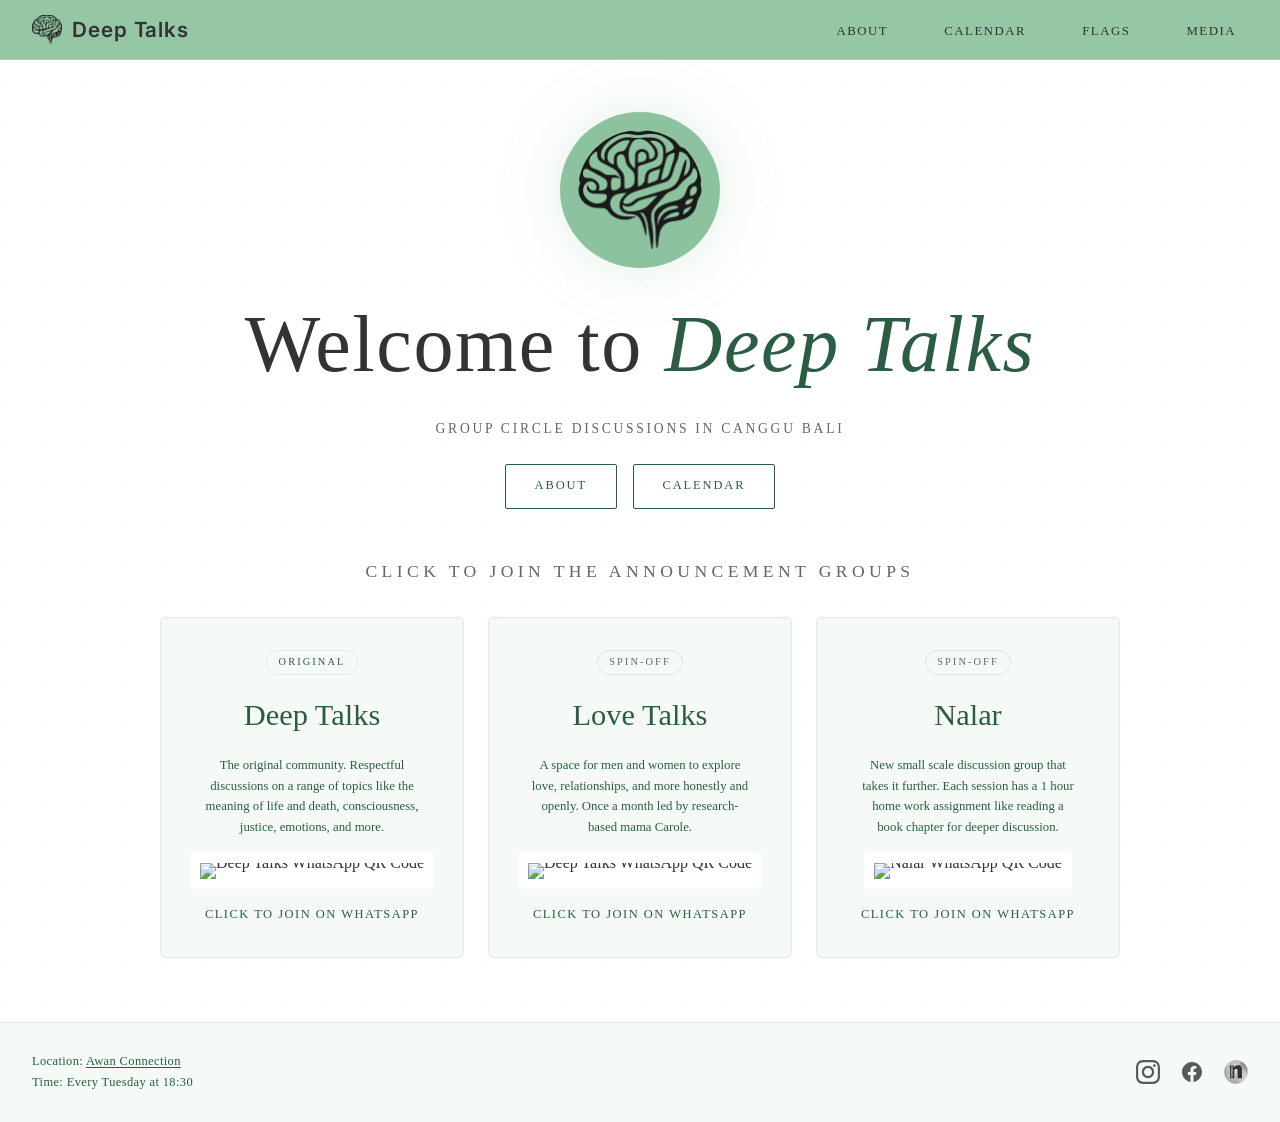
==== index.html @ 54c23f47 "Add files via upload" ====
<!DOCTYPE html>
<html lang="en">
<head>
  <meta charset="UTF-8" />
  <meta name="viewport" content="width=device-width, initial-scale=1.0" />
  <title>Deep Talks</title>
  <meta name="description" content="A community for meaningful conversations. Deep Talks, Love Talks & Nalar." />
  <link rel="icon" href="images/favicon.webp" type="image/webp" />
  <link rel="preconnect" href="https://fonts.googleapis.com" />
  <link rel="preconnect" href="https://fonts.gstatic.com" crossorigin />
  <link rel="stylesheet" href="https://fonts.googleapis.com/css2?family=Inter:wght@400;600&display=swap" />
  <link rel="stylesheet" href="style.css" />
</head>
<body>

  <nav>
    <a class="nav-brand" href="index.html">
      <img class="header-logo" src="images/deeptalks-logo.webp" alt="Deep Talks logo" />
      Deep Talks
    </a>
    <input type="checkbox" id="nav-toggle" class="nav-toggle" />
    <label for="nav-toggle" class="hamburger"><span></span><span></span><span></span></label>
    <ul class="nav-links">
      <li><a href="about.html">About</a></li>
      <li><a href="calendar.html">Calendar</a></li>
      <li><a href="flags.html">Flags</a></li>
      <li><a href="https://drive.google.com/drive/folders/1BnhAtuRoxeofDLVrC_gHPiczwu9wM4GD" target="_blank" rel="noopener">Media</a></li>
    </ul>
  </nav>

  <section class="hero">

    <img class="hero-logo" src="images/deeptalks-logo.webp" alt="Deep Talks Logo" />

    <h1>Welcome to <em>Deep Talks</em></h1>
    <p class="hero-tagline">GROUP CIRCLE DISCUSSIONS IN CANGGU BALI</p>

    <div class="hero-buttons">
      <a class="btn-outline" href="about.html">About</a>
      <a class="btn-outline" href="calendar.html">Calendar</a>
    </div>

    <!-- Communities -->
    <div class="communities">
      <p class="communities-title">Click To Join the Announcement Groups</p>

      <div class="cards-grid">

        <!-- Deep Talks -->
        <div class="community-card" onclick="window.open('https://chat.whatsapp.com/Gz3tE224rx66BuLqPn1vZv', '_blank')" style="cursor: pointer;">
          <span class="card-badge">Original</span>
          <h2 class="card-title">Deep Talks</h2>
          <p class="card-desc">The original community. Respectful discussions on a range of topics like the meaning of life and death, consciousness, justice, emotions, and more.</p>
          <div class="qr-wrapper">
            <img
              src="https://api.qrserver.com/v1/create-qr-code/?size=130x130&data=https://chat.whatsapp.com/Gz3tE224rx66BuLqPn1vZv&color=1b3a2d&bgcolor=ffffff"
              alt="Deep Talks WhatsApp QR Code"
              width="130" height="130"
            />
          </div>
          <div class="card-actions">
            <span>Click to Join on WhatsApp</span>
          </div>
        </div>

        <!-- Love Talks -->
        <div class="community-card" onclick="window.location.href='index.html'" style="cursor: pointer;">
          <span class="card-badge spin-off">Spin-off</span>
          <h2 class="card-title">Love Talks</h2>
          <p class="card-desc">A space for men and women to explore love, relationships, and more honestly and openly. Once a month led by research-based mama Carole.</p>
          <div class="qr-wrapper">
            <img
              src="https://api.qrserver.com/v1/create-qr-code/?size=130x130&data=https://chat.whatsapp.com/Gz3tE224rx66BuLqPn1vZv&color=1b3a2d&bgcolor=ffffff"
              alt="Deep Talks WhatsApp QR Code"
              width="130" height="130"
            />
          </div>
          <div class="card-actions">
            <span>Click to Join on WhatsApp</span>
          </div>
        </div>

        <!-- Nalar -->
        <div class="community-card" onclick="window.open('https://chat.whatsapp.com/J58fpgS46JiBZocS6NkYZw', '_blank')" style="cursor: pointer;">
          <span class="card-badge spin-off">Spin-off</span>
          <h2 class="card-title">Nalar</h2>
          <p class="card-desc">New small scale discussion group that takes it further. Each session has a 1 hour home work assignment like reading a book chapter for deeper discussion.</p>
          <div class="qr-wrapper">
            <img
              src="https://api.qrserver.com/v1/create-qr-code/?size=130x130&data=https://chat.whatsapp.com/J58fpgS46JiBZocS6NkYZw&color=1b3a2d&bgcolor=ffffff"
              alt="Nalar WhatsApp QR Code"
              width="130" height="130"
            />
          </div>
          <div class="card-actions">
            <span>Click to Join on WhatsApp</span>
          </div>
        </div>

      </div>
    </div>

  </section>

  <footer>
    <div class="footer-info">
      <div>Location: <a href="https://maps.app.goo.gl/g7SFhJDFu26mUhKx5" target="_blank" rel="noopener">Awan Connection</a></div>
      <div>Time: Every Tuesday at 18:30</div>
    </div>
            <div class="footer-icons">
      <a class="footer-icon-link" href="https://www.instagram.com/deeptalkscanggu?igsh=MWF2MzBmNmhxN2dwZw==" target="_blank" rel="noopener" title="Instagram">
        <svg viewBox="0 0 24 24" xmlns="http://www.w3.org/2000/svg"><path d="M12 2.163c3.204 0 3.584.012 4.85.07 3.252.148 4.771 1.691 4.919 4.919.058 1.265.069 1.645.069 4.849 0 3.205-.012 3.584-.069 4.849-.149 3.225-1.664 4.771-4.919 4.919-1.266.058-1.644.07-4.85.07-3.204 0-3.584-.012-4.849-.07-3.26-.149-4.771-1.699-4.919-4.92-.058-1.265-.07-1.644-.07-4.849 0-3.204.013-3.583.07-4.849.149-3.227 1.664-4.771 4.919-4.919 1.266-.057 1.645-.069 4.849-.069zm0-2.163c-3.259 0-3.667.014-4.947.072-4.358.2-6.78 2.618-6.98 6.98-.059 1.281-.073 1.689-.073 4.948 0 3.259.014 3.668.072 4.948.2 4.358 2.618 6.78 6.98 6.98 1.281.058 1.689.072 4.948.072 3.259 0 3.668-.014 4.948-.072 4.354-.2 6.782-2.618 6.979-6.98.059-1.28.073-1.689.073-4.948 0-3.259-.014-3.667-.072-4.947-.196-4.354-2.617-6.78-6.979-6.98-1.281-.059-1.69-.073-4.949-.073zm0 5.838c-3.403 0-6.162 2.759-6.162 6.162s2.759 6.163 6.162 6.163 6.162-2.759 6.162-6.163c0-3.403-2.759-6.162-6.162-6.162zm0 10.162c-2.209 0-4-1.79-4-4 0-2.209 1.791-4 4-4s4 1.791 4 4c0 2.21-1.791 4-4 4zm6.406-11.845c-.796 0-1.441.645-1.441 1.44s.645 1.44 1.441 1.44c.795 0 1.439-.645 1.439-1.44s-.644-1.44-1.439-1.44z"/></svg>
      </a>
      <a class="footer-icon-link" href="https://www.facebook.com/share/17qoDQmfqJ/" target="_blank" rel="noopener" title="Facebook">
        <svg viewBox="0 0 24 24" xmlns="http://www.w3.org/2000/svg"><path d="M22 12c0-5.522-4.477-10-10-10S2 6.478 2 12c0 4.991 3.657 9.128 8.438 9.878v-6.987H7.898V12h2.54V9.797c0-2.506 1.492-3.89 3.777-3.89 1.094 0 2.238.195 2.238.195v2.46h-1.26c-1.243 0-1.63.771-1.63 1.562V12h2.773l-.443 2.89h-2.33v6.988C18.343 21.128 22 16.991 22 12z"/></svg>
      </a>
      <a class="footer-icon-link" href="https://nomeo.io/@awanconnection" target="_blank" rel="noopener" title="Nomeo">
        <img src="images/nomeo.webp" alt="Nomeo" style="width:24px;height:24px;object-fit:contain;" />
      </a>
    </div>
  </footer>

</body>
</html>
---- style.css ----
:root {
  --green-deep:   #a8d5b5;
  --green-mid:    #c8e6c9;
  --green-soft:   #dcedc8;
  --green-accent: #e8f5e8;
  --green-light:  #f1f8e9;
  --green-dark:   #2b5c44;
  --grey-dark:    #333333;
  --grey-mid:     #666666;
  --grey-soft:    #999999;
  --grey-light:   #cccccc;
  --cream:        #ffffff;
  --white:        #ffffff;
}

*, *::before, *::after { box-sizing: border-box; margin: 0; padding: 0; }

html { scroll-behavior: smooth; }

body {
  font-family: 'Times New Roman', serif;
  background: var(--cream);
  color: var(--grey-dark);
  min-height: 100vh;
  line-height: 1.6;
}

/* ── NAV ── */
nav {
  position: fixed;
  top: 0; left: 0; right: 0;
  z-index: 100;
  background: rgba(140, 195, 158, 0.92);
  backdrop-filter: blur(12px);
  border-bottom: 1px solid rgba(200, 230, 201, 0.5);
  padding: 0 2rem;
  height: 60px;
  display: flex;
  align-items: center;
  justify-content: space-between;
}

.nav-brand {
  display: flex;
  align-items: center;
  gap: 0.65rem;
  font-family: 'Inter', 'Helvetica Neue', 'Times New Roman', sans-serif;
  font-size: 1.3rem;
  font-weight: 600;
  color: var(--grey-dark);
  text-decoration: none;
  letter-spacing: 0.04em;
}

.nav-brand img {
  width: 30px;
  height: auto;
  display: block;
}

.nav-links {
  display: flex;
  gap: 2rem;
  list-style: none;
  align-items: center;
}

.nav-links a {
  color: var(--grey-dark);
  text-decoration: none;
  font-size: 0.8rem;
  font-weight: 400;
  letter-spacing: 0.12em;
  text-transform: uppercase;
  padding: 0.35rem 0.75rem;
  border-radius: 999px;
  transition: background 0.25s, color 0.25s;
}

.nav-links a:hover {
  color: white;
  background: var(--green-dark);
}

.hamburger {
  display: none;
}

.nav-toggle {
  position: absolute;
  left: -9999px;
}

/* ── HERO ── */
.hero {
  min-height: 100vh;
  background: #ffffff;
  display: flex;
  flex-direction: column;
  align-items: center;
  justify-content: center;
  padding: 80px 2rem 4rem;
  text-align: center;
  position: relative;
  overflow: hidden;
}

.hero::before {
  content: '';
  position: absolute;
  inset: 0;
  background-image:
    radial-gradient(circle at 1px 1px, rgba(200,230,201,0.1) 1px, transparent 0);
  background-size: 40px 40px;
  pointer-events: none;
}

.hero-logo {
  width: min(160px, 34vw);
  height: auto;
  padding: 1rem;
  margin-top: 2rem;
  margin-bottom: 2rem;
  border-radius: 50%;
  background: rgba(140, 195, 158, 1);
  border: 2px solid rgba(140, 195, 158, 1);
  display: block;
  box-shadow: 0 0 60px rgba(140, 195, 158, 0.25);
  animation: fadeUp 0.9s ease both;
}

.hero h1 {
  font-family: 'Times New Roman', serif;
  font-size: clamp(2.8rem, 7vw, 5rem);
  font-weight: 300;
  letter-spacing: 0.02em;
  line-height: 1.1;
  color: var(--grey-dark);
  margin-bottom: 0.4rem;
  animation: fadeUp 0.9s 0.15s ease both;
}

.hero h1 em {
  font-style: italic;
  color: var(--green-dark);
}

.hero-tagline {
  font-size: 0.85rem;
  letter-spacing: 0.2em;
  text-transform: uppercase;
  color: var(--grey-mid);
  margin-top: 1.5rem;
  margin-bottom: 1.5rem;
  animation: fadeUp 0.9s 0.25s ease both;
}

.hero-buttons {
  display: flex;
  gap: 1rem;
  justify-content: center;
  flex-wrap: wrap;
  margin-bottom: 3rem;
  animation: fadeUp 0.9s 0.4s ease both;
}

/* ── HERO NAV BUTTONS ── */
.hero-nav {
  display: flex;
  gap: 1rem;
  flex-wrap: wrap;
  justify-content: center;
  margin-bottom: 5rem;
  animation: fadeUp 0.9s 0.35s ease both;
}

.btn-outline {
  display: inline-block;
  padding: 0.7rem 1.8rem;
  border: 1px solid var(--green-dark);
  color: var(--green-dark);
  text-decoration: none;
  font-family: 'Times New Roman', serif;
  font-size: 0.78rem;
  font-weight: 400;
  letter-spacing: 0.15em;
  text-transform: uppercase;
  border-radius: 2px;
  transition: background 0.25s, border-color 0.25s, color 0.25s, transform 0.2s;
  cursor: pointer;
  background: transparent;
}

.btn-outline:hover {
  background: var(--green-dark);
  border-color: var(--green-dark);
  color: white;
  transform: translateY(-2px);
}

.btn-solid {
  display: inline-block;
  padding: 0.7rem 1.8rem;
  background: var(--green-mid);
  border: 1px solid var(--green-mid);
  color: var(--green-dark);
  text-decoration: none;
  font-family: 'Times New Roman', serif;
  font-size: 0.78rem;
  font-weight: 500;
  letter-spacing: 0.12em;
  text-transform: uppercase;
  border-radius: 2px;
  transition: background 0.25s, transform 0.2s;
  cursor: pointer;
}

button.btn-solid {
  border: none;
  background: none;
  padding: 0;
  font: inherit;
  cursor: pointer;
}

.btn-solid:hover {
  background: var(--green-dark);
  color: white;
  transform: translateY(-2px);
}

/* ── DIVIDER ── */
.section-divider {
  text-align: center;
  margin-bottom: 2rem;
}

.section-divider span {
  font-size: 0.7rem;
  letter-spacing: 0.3em;
  text-transform: uppercase;
  color: var(--green-mid);
}

/* ── COMMUNITY CARDS ── */
.communities {
  width: 100%;
  max-width: 960px;
  margin: 0 auto;
  animation: fadeUp 0.9s 0.5s ease both;
}

.communities-title {
  font-family: 'Times New Roman', serif;
  font-size: 1.1rem;
  font-weight: 300;
  letter-spacing: 0.25em;
  text-transform: uppercase;
  color: var(--grey-mid);
  text-align: center;
  margin-bottom: 2rem;
}

.cards-grid {
  display: grid;
  grid-template-columns: repeat(auto-fit, minmax(260px, 1fr));
  gap: 1.5rem;
}

.community-card {
  background: rgba(140, 195, 158, 0.08);
  border: 1px solid rgba(140, 195, 158, 0.25);
  border-radius: 6px;
  padding: 2rem 1.5rem;
  display: flex;
  flex-direction: column;
  align-items: center;
  text-align: center;
  gap: 1rem;
  transition: border-color 0.3s, background 0.3s, transform 0.3s;
  position: relative;
  overflow: hidden;
}

.community-card::before {
  content: '';
  position: absolute;
  inset: 0;
  background: linear-gradient(135deg, rgba(200,230,201,0.1) 0%, transparent 60%);
  opacity: 0;
  transition: opacity 0.3s;
}

.community-card:hover {
  border-color: rgba(200,230,201,0.8);
  background: rgba(255,255,255,0.9);
  transform: translateY(-4px);
}

.community-card:hover::before { opacity: 1; }

.card-badge {
  font-size: 0.65rem;
  letter-spacing: 0.2em;
  text-transform: uppercase;
  color: var(--green-dark);
  border: 1px solid rgba(200,230,201,0.5);
  padding: 0.2rem 0.7rem;
  border-radius: 20px;
}

.card-badge.spin-off { color: var(--grey-mid); border-color: rgba(204,204,204,0.5); }

.card-title {
  font-family: 'Times New Roman', serif;
  font-size: 1.9rem;
  font-weight: 400;
  color: var(--green-dark);
}

.card-desc {
  font-size: 0.8rem;
  color: var(--green-dark);
  line-height: 1.6;
  max-width: 220px;
}

.qr-wrapper {
  background: white;
  padding: 10px;
  border-radius: 4px;
  display: inline-block;
  line-height: 0;
}

.qr-placeholder {
  width: 130px;
  height: 130px;
  background: linear-gradient(135deg, var(--grey-light), var(--cream));
  border: 1px dashed rgba(200,230,201,0.5);
  border-radius: 4px;
  display: flex;
  align-items: center;
  justify-content: center;
  font-size: 0.7rem;
  color: var(--grey-mid);
  letter-spacing: 0.05em;
}

.card-actions {
  display: flex;
  flex-direction: column;
  gap: 0.6rem;
  width: 100%;
}

.card-actions span {
  color: var(--green-dark);
  font-family: 'Times New Roman', serif;
  font-size: 0.78rem;
  font-weight: 500;
  letter-spacing: 0.12em;
  text-transform: uppercase;
  text-align: center;
}

/* ── INNER PAGE HERO ── */
.page-hero {
  min-height: 35vh;
  background:
    radial-gradient(ellipse 80% 80% at 50% 0%, rgba(200,230,201,0.5) 0%, transparent 70%),
    var(--cream);
  display: flex;
  flex-direction: column;
  align-items: center;
  justify-content: flex-end;
  padding: 80px 2rem 3rem;
  text-align: center;
  position: relative;
}

.page-hero::before {
  content: '';
  position: absolute;
  inset: 0;
  z-index: -1;
  background-image: radial-gradient(circle at 1px 1px, rgba(200,230,201,0.1) 1px, transparent 0);
  background-size: 40px 40px;
}

.page-hero-eyebrow {
  font-size: 0.7rem;
  letter-spacing: 0.3em;
  text-transform: uppercase;
  color: var(--green-mid);
  margin-bottom: 0.8rem;
}

.page-hero h1 {
  font-family: 'Times New Roman', serif;
  font-size: clamp(2.2rem, 6vw, 3.8rem);
  font-weight: 300;
  color: var(--grey-dark);
  letter-spacing: 0.02em;
}

/* ── CONTENT SECTION ── */
.content-section {
  max-width: 760px;
  margin: 0 auto;
  padding: 4rem 2rem 6rem;
}

.content-section h2 {
  font-family: 'Times New Roman', serif;
  font-size: 2rem;
  font-weight: 400;
  color: var(--grey-dark);
  margin-bottom: 1rem;
}

.content-section p {
  color: var(--green-dark);
  font-size: 0.95rem;
  line-height: 1.8;
  margin-bottom: 1.5rem;
}

.content-section .placeholder-box {
  background: rgba(200,230,201,0.1);
  border: 1px dashed rgba(200,230,201,0.3);
  border-radius: 6px;
  padding: 3rem 2rem;
  text-align: center;
  color: var(--grey-mid);
  font-size: 0.85rem;
  margin-bottom: 1.5rem;
}

/* ── FOOTER ── */
footer {
  background: rgba(140, 195, 158, 0.08);
  border-top: 1px solid rgba(140, 195, 158, 0.25);
  padding: 1.75rem 2rem;
  font-size: 0.75rem;
  color: var(--grey-dark);
  letter-spacing: 0.08em;
  display: flex;
  align-items: center;
  justify-content: space-between;
  gap: 1rem;
}

.footer-info {
  line-height: 1.7;
  color: var(--green-dark);
  font-size: 0.78rem;
  letter-spacing: 0.03em;
}

.footer-info a {
  color: var(--green-dark);
  text-decoration: underline;
  text-underline-offset: 2px;
}

.footer-info a:hover {
  color: var(--grey-dark);
}

@media (max-width: 679px) {
  footer {
    flex-direction: column;
    align-items: center;
    text-align: center;
    gap: 1rem;
  }
}

footer a { color: var(--grey-dark); text-decoration: none; }

.footer-icons {
  display: flex;
  align-items: center;
  gap: 1.25rem;
}

.footer-icon-link {
  display: flex;
  align-items: center;
  opacity: 0.8;
  transition: opacity 0.2s, transform 0.2s;
  filter: grayscale(100%);
}

.footer-icon-link:hover {
  opacity: 1;
  transform: scale(1.1);
}

.footer-icon-link svg {
  width: 24px;
  height: 24px;
  fill: var(--grey-dark);
}

.footer-icon-link img {
  width: 28px;
  height: 28px;
  object-fit: contain;
}

/* ── MEDIA ── */
.media-grid {
  display: grid;
  grid-template-columns: repeat(auto-fill, minmax(220px, 1fr));
  gap: 1rem;
  margin-top: 2rem;
}

.media-item {
  aspect-ratio: 4/3;
  background: rgba(200,230,201,0.1);
  border: 1px dashed rgba(200,230,201,0.3);
  border-radius: 4px;
  display: flex;
  align-items: center;
  justify-content: center;
  color: var(--green-dark);
  font-size: 0.8rem;
}

/* ── TOPICS ── */
.topic-list {
  list-style: none;
  display: flex;
  flex-direction: column;
  gap: 1rem;
  margin-top: 2rem;
}

.topic-item {
  background: rgba(200,230,201,0.1);
  border-left: 3px solid var(--green-mid);
  border-radius: 0 4px 4px 0;
  padding: 1.2rem 1.5rem;
  display: flex;
  justify-content: space-between;
  align-items: center;
  gap: 1rem;
}

.topic-item h3 {
  font-family: 'Times New Roman', serif;
  font-size: 1.2rem;
  font-weight: 400;
  color: var(--grey-dark);
}

.topic-date {
  font-size: 0.72rem;
  color: var(--green-dark);
  white-space: nowrap;
  letter-spacing: 0.08em;
}

/* ── ANIMATIONS ── */
@keyframes fadeUp {
  from { opacity: 0; transform: translateY(24px); }
  to   { opacity: 1; transform: translateY(0); }
}

/* ── MOBILE ── */
@media (max-width: 640px) {
  .nav-links { display: none; }
  .hero-nav { flex-direction: column; align-items: center; }
  .btn-outline, .btn-solid { width: 100%; max-width: 280px; text-align: center; }
  .topic-item { flex-direction: column; align-items: flex-start; }
  .hamburger {
    display: flex;
    flex-direction: column;
    justify-content: space-between;
    width: 26px;
    height: 20px;
    cursor: pointer;
    margin-left: auto;
    flex-shrink: 0;
  }
  .hamburger span {
    display: block;
    height: 2px;
    width: 100%;
    background: var(--grey-dark);
    border-radius: 2px;
    transition: transform 0.3s ease, opacity 0.3s ease;
    transform-origin: center;
  }
  .nav-toggle:checked ~ .hamburger span:nth-child(1) {
    transform: translateY(9px) rotate(45deg);
  }
  .nav-toggle:checked ~ .hamburger span:nth-child(2) {
    opacity: 0;
    transform: scaleX(0);
  }
  .nav-toggle:checked ~ .hamburger span:nth-child(3) {
    transform: translateY(-9px) rotate(-45deg);
  }
  .nav-toggle { position: absolute; left: -9999px; }
  .nav-toggle:checked ~ .nav-links {
    display: flex;
    position: absolute;
    top: 60px;
    left: 0;
    right: 0;
    background: rgb(220, 242, 224);
    backdrop-filter: blur(12px);
    flex-direction: column;
    gap: 0;
    padding: 0.5rem 0;
    z-index: 99;
  }

  .nav-toggle:checked ~ .nav-links li {
    width: 100%;
  }

  .nav-toggle:checked ~ .nav-links li a {
    display: block;
    width: 100%;
    padding: 0.75rem 1.25rem;
    border-radius: 0;
    box-sizing: border-box;
    text-align: right;
  }
}
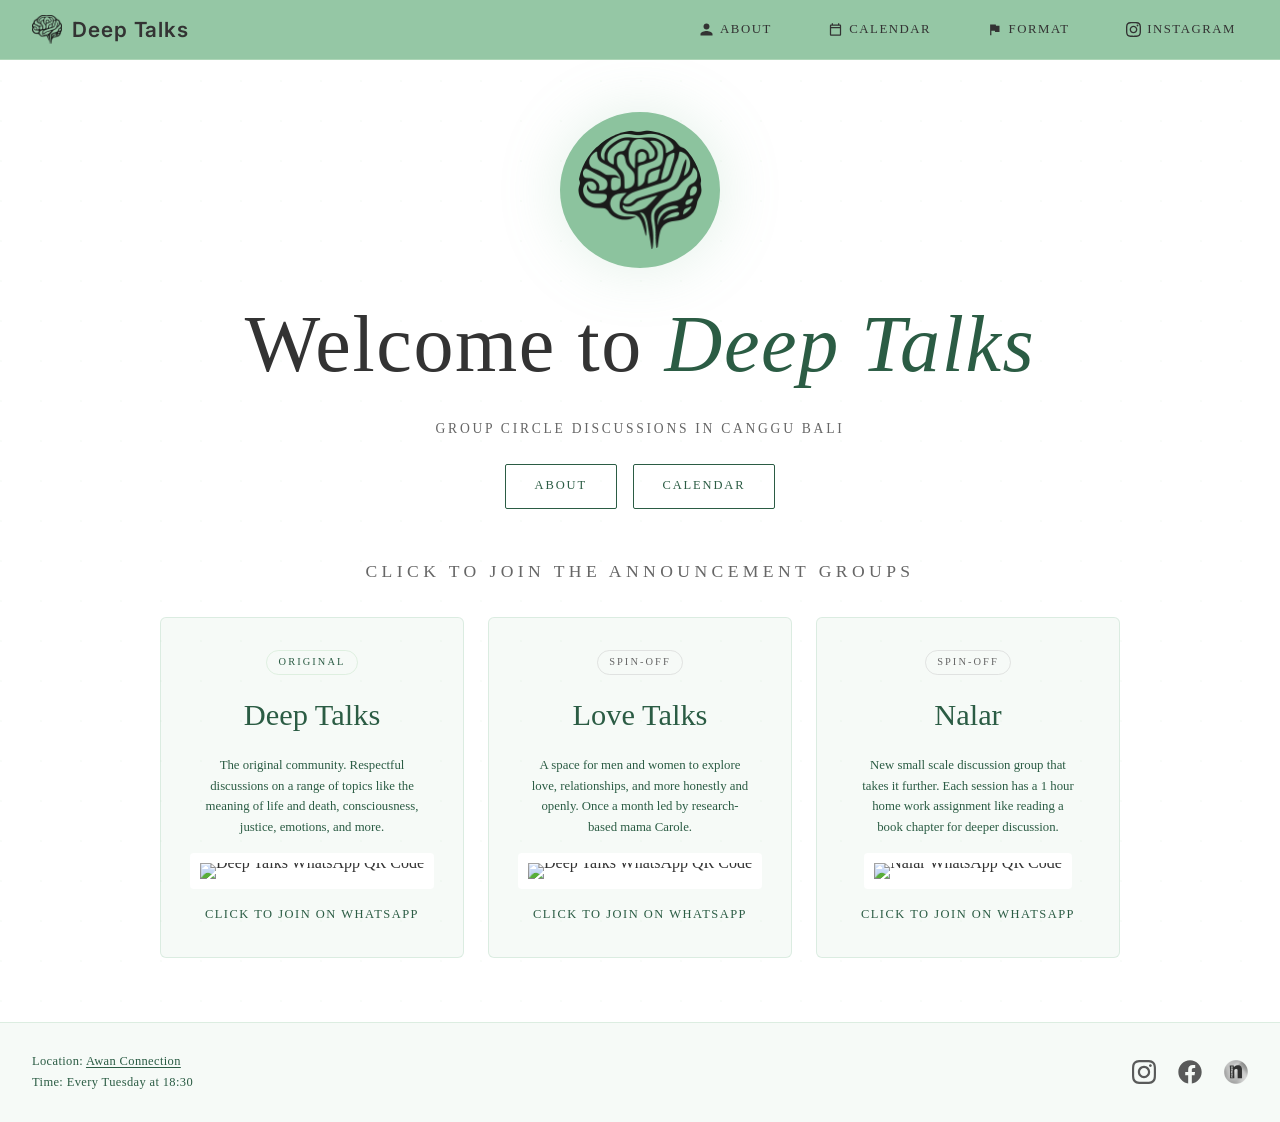
==== commit bf01b8ae: "Add files via upload" ====
--- a/index.html
+++ b/index.html
@@ -21,10 +21,10 @@
     <input type="checkbox" id="nav-toggle" class="nav-toggle" />
     <label for="nav-toggle" class="hamburger"><span></span><span></span><span></span></label>
     <ul class="nav-links">
-      <li><a href="about.html">About</a></li>
-      <li><a href="calendar.html">Calendar</a></li>
-      <li><a href="flags.html">Flags</a></li>
-      <li><a href="https://drive.google.com/drive/folders/1BnhAtuRoxeofDLVrC_gHPiczwu9wM4GD" target="_blank" rel="noopener">Media</a></li>
+      <li><a href="about.html"><svg viewBox="0 0 24 24" xmlns="http://www.w3.org/2000/svg"><path d="M12 12c2.7 0 4.8-2.1 4.8-4.8S14.7 2.4 12 2.4 7.2 4.5 7.2 7.2 9.3 12 12 12zm0 2.4c-3.2 0-9.6 1.6-9.6 4.8v2.4h19.2v-2.4c0-3.2-6.4-4.8-9.6-4.8z"/></svg>About</a></li>
+      <li><a href="calendar.html"><svg viewBox="0 0 24 24" xmlns="http://www.w3.org/2000/svg"><path d="M19 4h-1V2h-2v2H8V2H6v2H5c-1.1 0-2 .9-2 2v14c0 1.1.9 2 2 2h14c1.1 0 2-.9 2-2V6c0-1.1-.9-2-2-2zm0 16H5V10h14v10zm0-12H5V6h14v2z"/></svg>Calendar</a></li>
+      <li><a href="format.html"><svg viewBox="0 0 24 24" xmlns="http://www.w3.org/2000/svg"><path d="M14.4 6L14 4H5v17h2v-7h5.6l.4 2h7V6h-5.6z"/></svg>Format</a></li>
+      <li><a href="https://www.instagram.com/deeptalkscanggu/" target="_blank" rel="noopener"><svg viewBox="0 0 24 24" xmlns="http://www.w3.org/2000/svg"><path d="M12 2.163c3.204 0 3.584.012 4.85.07 3.252.148 4.771 1.691 4.919 4.919.058 1.265.069 1.645.069 4.849 0 3.205-.012 3.584-.069 4.849-.149 3.225-1.664 4.771-4.919 4.919-1.266.058-1.644.07-4.85.07-3.204 0-3.584-.012-4.849-.07-3.26-.149-4.771-1.699-4.919-4.92-.058-1.265-.07-1.644-.07-4.849 0-3.204.013-3.583.07-4.849.149-3.227 1.664-4.771 4.919-4.919 1.266-.057 1.645-.069 4.849-.069zm0-2.163c-3.259 0-3.667.014-4.947.072-4.358.2-6.78 2.618-6.98 6.98-.059 1.281-.073 1.689-.073 4.948 0 3.259.014 3.668.072 4.948.2 4.358 2.618 6.78 6.98 6.98 1.281.058 1.689.072 4.948.072 3.259 0 3.668-.014 4.948-.072 4.354-.2 6.782-2.618 6.979-6.98.059-1.28.073-1.689.073-4.948 0-3.259-.014-3.667-.072-4.947-.196-4.354-2.617-6.78-6.979-6.98-1.281-.059-1.69-.073-4.949-.073zm0 5.838c-3.403 0-6.162 2.759-6.162 6.162s2.759 6.163 6.162 6.163 6.162-2.759 6.162-6.163c0-3.403-2.759-6.162-6.162-6.162zm0 10.162c-2.209 0-4-1.79-4-4 0-2.209 1.791-4 4-4s4 1.791 4 4c0 2.21-1.791 4-4 4zm6.406-11.845c-.796 0-1.441.645-1.441 1.44s.645 1.44 1.441 1.44c.795 0 1.439-.645 1.439-1.44s-.644-1.44-1.439-1.44z"/></svg>Instagram</a></li>
     </ul>
   </nav>
 
@@ -111,7 +111,7 @@
       <a class="footer-icon-link" href="https://www.instagram.com/deeptalkscanggu?igsh=MWF2MzBmNmhxN2dwZw==" target="_blank" rel="noopener" title="Instagram">
         <svg viewBox="0 0 24 24" xmlns="http://www.w3.org/2000/svg"><path d="M12 2.163c3.204 0 3.584.012 4.85.07 3.252.148 4.771 1.691 4.919 4.919.058 1.265.069 1.645.069 4.849 0 3.205-.012 3.584-.069 4.849-.149 3.225-1.664 4.771-4.919 4.919-1.266.058-1.644.07-4.85.07-3.204 0-3.584-.012-4.849-.07-3.26-.149-4.771-1.699-4.919-4.92-.058-1.265-.07-1.644-.07-4.849 0-3.204.013-3.583.07-4.849.149-3.227 1.664-4.771 4.919-4.919 1.266-.057 1.645-.069 4.849-.069zm0-2.163c-3.259 0-3.667.014-4.947.072-4.358.2-6.78 2.618-6.98 6.98-.059 1.281-.073 1.689-.073 4.948 0 3.259.014 3.668.072 4.948.2 4.358 2.618 6.78 6.98 6.98 1.281.058 1.689.072 4.948.072 3.259 0 3.668-.014 4.948-.072 4.354-.2 6.782-2.618 6.979-6.98.059-1.28.073-1.689.073-4.948 0-3.259-.014-3.667-.072-4.947-.196-4.354-2.617-6.78-6.979-6.98-1.281-.059-1.69-.073-4.949-.073zm0 5.838c-3.403 0-6.162 2.759-6.162 6.162s2.759 6.163 6.162 6.163 6.162-2.759 6.162-6.163c0-3.403-2.759-6.162-6.162-6.162zm0 10.162c-2.209 0-4-1.79-4-4 0-2.209 1.791-4 4-4s4 1.791 4 4c0 2.21-1.791 4-4 4zm6.406-11.845c-.796 0-1.441.645-1.441 1.44s.645 1.44 1.441 1.44c.795 0 1.439-.645 1.439-1.44s-.644-1.44-1.439-1.44z"/></svg>
       </a>
-      <a class="footer-icon-link" href="https://www.facebook.com/share/17qoDQmfqJ/" target="_blank" rel="noopener" title="Facebook">
+      <a class="footer-icon-link footer-icon-fb" href="https://www.facebook.com/share/17qoDQmfqJ/" target="_blank" rel="noopener" title="Facebook">
         <svg viewBox="0 0 24 24" xmlns="http://www.w3.org/2000/svg"><path d="M22 12c0-5.522-4.477-10-10-10S2 6.478 2 12c0 4.991 3.657 9.128 8.438 9.878v-6.987H7.898V12h2.54V9.797c0-2.506 1.492-3.89 3.777-3.89 1.094 0 2.238.195 2.238.195v2.46h-1.26c-1.243 0-1.63.771-1.63 1.562V12h2.773l-.443 2.89h-2.33v6.988C18.343 21.128 22 16.991 22 12z"/></svg>
       </a>
       <a class="footer-icon-link" href="https://nomeo.io/@awanconnection" target="_blank" rel="noopener" title="Nomeo">
--- a/style.css
+++ b/style.css
@@ -66,6 +66,9 @@
 }
 
 .nav-links a {
+  display: flex;
+  align-items: center;
+  gap: 0.4rem;
   color: var(--grey-dark);
   text-decoration: none;
   font-size: 0.8rem;
@@ -75,6 +78,14 @@
   padding: 0.35rem 0.75rem;
   border-radius: 999px;
   transition: background 0.25s, color 0.25s;
+}
+
+.nav-links a svg {
+  width: 15px;
+  height: 15px;
+  fill: currentColor;
+  flex-shrink: 0;
+  transition: fill 0.25s;
 }
 
 .nav-links a:hover {
@@ -502,6 +513,11 @@
   width: 24px;
   height: 24px;
   fill: var(--grey-dark);
+}
+
+.footer-icon-fb svg {
+  width: 28px;
+  height: 28px;
 }
 
 .footer-icon-link img {
@@ -625,11 +641,13 @@
   }
 
   .nav-toggle:checked ~ .nav-links li a {
-    display: block;
+    display: flex;
+    flex-direction: row-reverse;
+    justify-content: flex-start;
+    align-items: center;
     width: 100%;
     padding: 0.75rem 1.25rem;
     border-radius: 0;
     box-sizing: border-box;
-    text-align: right;
-  }
-}
+  }
+}
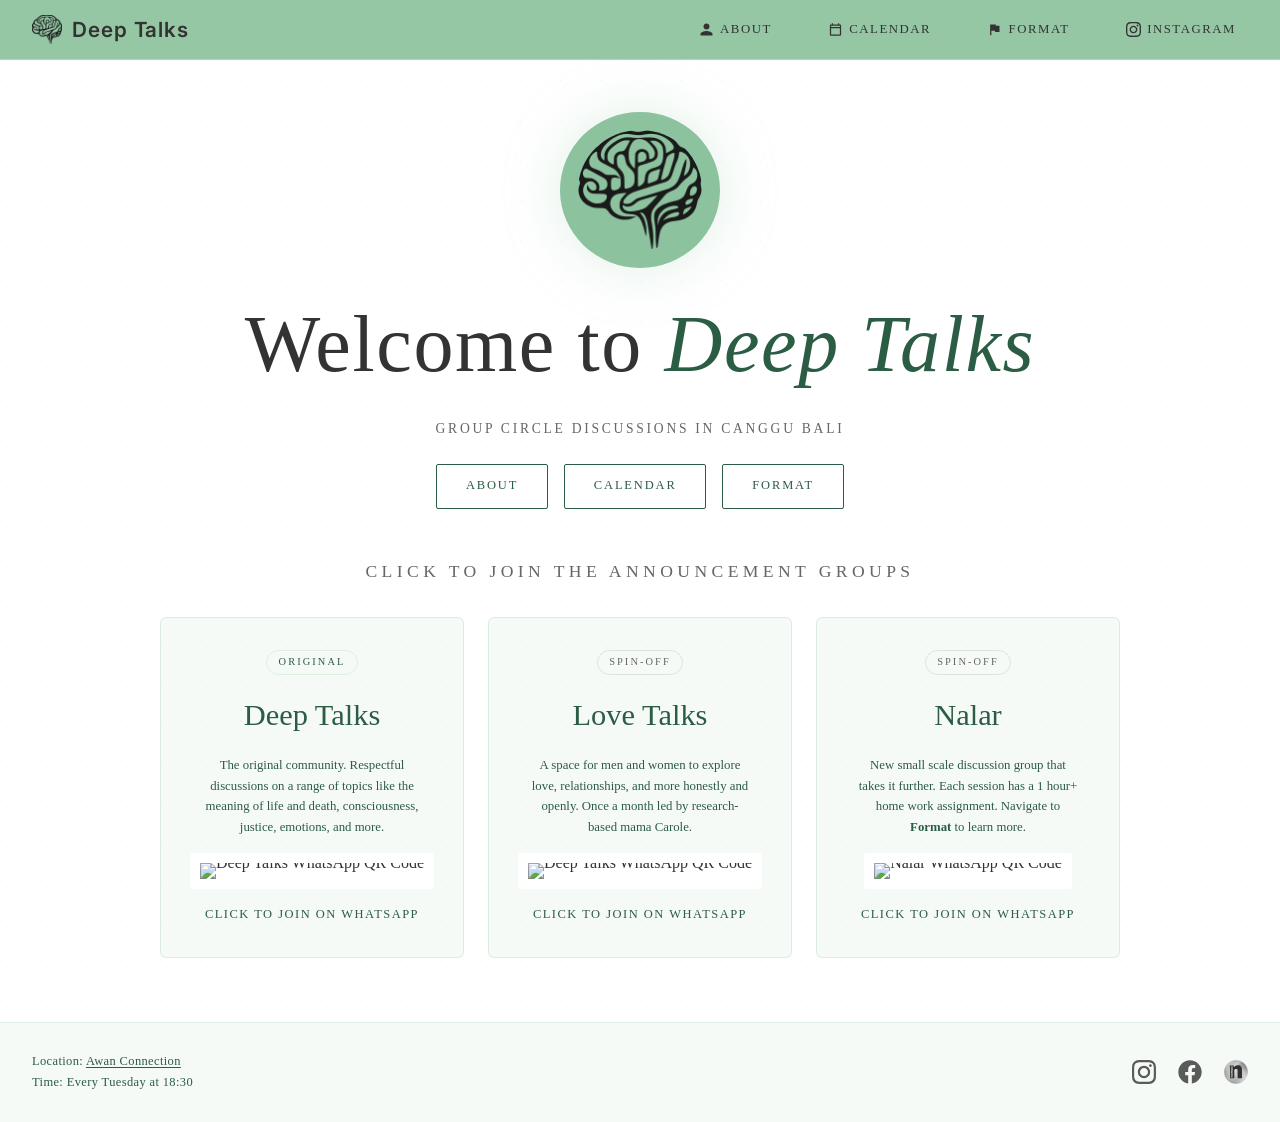
==== commit 208078bd: "Add files via upload" ====
--- a/index.html
+++ b/index.html
@@ -38,6 +38,7 @@
     <div class="hero-buttons">
       <a class="btn-outline" href="about.html">About</a>
       <a class="btn-outline" href="calendar.html">Calendar</a>
+      <a class="btn-outline" href="format.html">Format</a>
     </div>
 
     <!-- Communities -->
@@ -84,7 +85,7 @@
         <div class="community-card" onclick="window.open('https://chat.whatsapp.com/J58fpgS46JiBZocS6NkYZw', '_blank')" style="cursor: pointer;">
           <span class="card-badge spin-off">Spin-off</span>
           <h2 class="card-title">Nalar</h2>
-          <p class="card-desc">New small scale discussion group that takes it further. Each session has a 1 hour home work assignment like reading a book chapter for deeper discussion.</p>
+          <p class="card-desc">New small scale discussion group that takes it further. Each session has a 1 hour+ home work assignment. Navigate to <strong>Format</strong> to learn more.</p>
           <div class="qr-wrapper">
             <img
               src="https://api.qrserver.com/v1/create-qr-code/?size=130x130&data=https://chat.whatsapp.com/J58fpgS46JiBZocS6NkYZw&color=1b3a2d&bgcolor=ffffff"
--- a/style.css
+++ b/style.css
@@ -356,6 +356,20 @@
   font-size: 0.7rem;
   color: var(--grey-mid);
   letter-spacing: 0.05em;
+}
+
+.card-read-link {
+  color: var(--green-dark);
+  text-decoration: underline;
+  text-underline-offset: 3px;
+  border-radius: 3px;
+  padding: 0.1rem 0.25rem;
+  transition: background 0.2s, color 0.2s;
+}
+.card-read-link:hover {
+  background: var(--green-dark);
+  color: white;
+  text-decoration: none;
 }
 
 .card-actions {
@@ -632,7 +646,7 @@
     backdrop-filter: blur(12px);
     flex-direction: column;
     gap: 0;
-    padding: 0.5rem 0;
+    padding: 0;
     z-index: 99;
   }
 
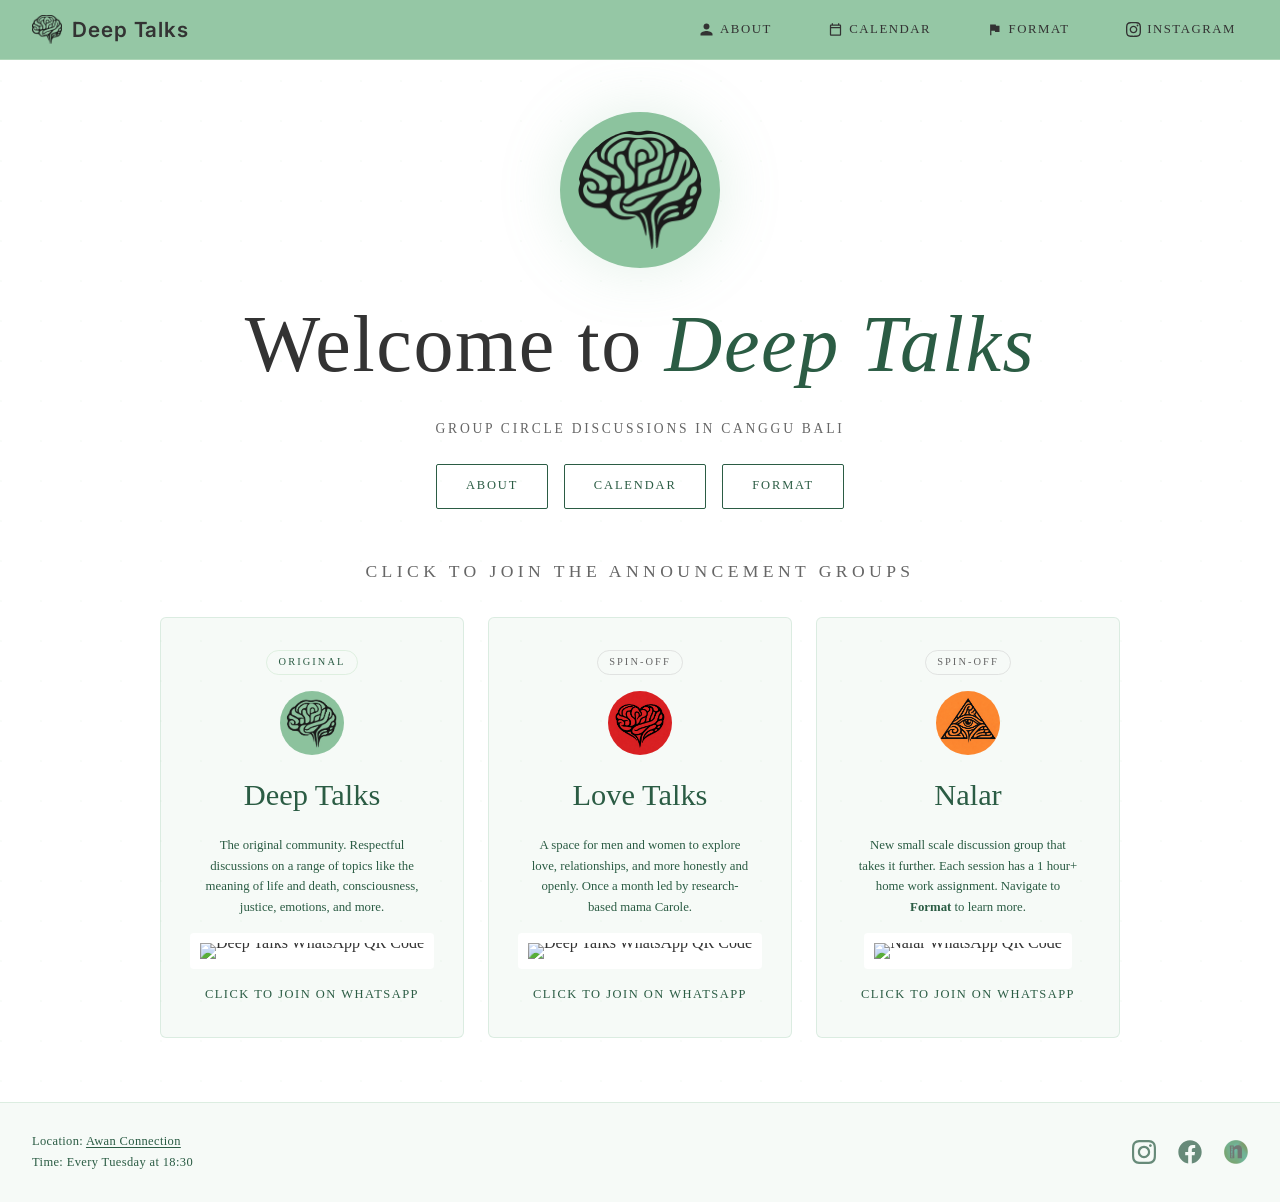
==== commit d4dacbb8: "Add files via upload" ====
--- a/index.html
+++ b/index.html
@@ -5,6 +5,14 @@
   <meta name="viewport" content="width=device-width, initial-scale=1.0" />
   <title>Deep Talks</title>
   <meta name="description" content="A community for meaningful conversations. Deep Talks, Love Talks & Nalar." />
+  <!-- Open Graph / Social sharing -->
+  <meta property="og:type" content="website" />
+  <meta property="og:title" content="Deep Talks" />
+  <meta property="og:description" content="Group circle discussions in Canggu, Bali. A community for meaningful conversations." />
+  <meta property="og:url" content="https://deeptalkscanggu.github.io/" />
+  <meta property="og:image" content="https://deeptalkscanggu.github.io/images/deeptalks-green.webp" />
+  <meta property="og:image:width" content="1200" />
+  <meta property="og:image:height" content="1200" />
   <link rel="icon" href="images/favicon.webp" type="image/webp" />
   <link rel="preconnect" href="https://fonts.googleapis.com" />
   <link rel="preconnect" href="https://fonts.gstatic.com" crossorigin />
@@ -50,6 +58,7 @@
         <!-- Deep Talks -->
         <div class="community-card" onclick="window.open('https://chat.whatsapp.com/Gz3tE224rx66BuLqPn1vZv', '_blank')" style="cursor: pointer;">
           <span class="card-badge">Original</span>
+          <img class="card-logo" src="images/deeptalks-green.webp" alt="Deep Talks logo" />
           <h2 class="card-title">Deep Talks</h2>
           <p class="card-desc">The original community. Respectful discussions on a range of topics like the meaning of life and death, consciousness, justice, emotions, and more.</p>
           <div class="qr-wrapper">
@@ -67,6 +76,7 @@
         <!-- Love Talks -->
         <div class="community-card" onclick="window.location.href='index.html'" style="cursor: pointer;">
           <span class="card-badge spin-off">Spin-off</span>
+          <img class="card-logo" src="images/lovetalks-logo.webp" alt="Love Talks logo" />
           <h2 class="card-title">Love Talks</h2>
           <p class="card-desc">A space for men and women to explore love, relationships, and more honestly and openly. Once a month led by research-based mama Carole.</p>
           <div class="qr-wrapper">
@@ -84,6 +94,7 @@
         <!-- Nalar -->
         <div class="community-card" onclick="window.open('https://chat.whatsapp.com/J58fpgS46JiBZocS6NkYZw', '_blank')" style="cursor: pointer;">
           <span class="card-badge spin-off">Spin-off</span>
+          <img class="card-logo" src="images/nalar-logo.webp" alt="Nalar logo" />
           <h2 class="card-title">Nalar</h2>
           <p class="card-desc">New small scale discussion group that takes it further. Each session has a 1 hour+ home work assignment. Navigate to <strong>Format</strong> to learn more.</p>
           <div class="qr-wrapper">
--- a/style.css
+++ b/style.css
@@ -310,6 +310,13 @@
 
 .community-card:hover::before { opacity: 1; }
 
+.card-logo {
+  width: 64px;
+  height: 64px;
+  border-radius: 50%;
+  object-fit: cover;
+}
+
 .card-badge {
   font-size: 0.65rem;
   letter-spacing: 0.2em;
@@ -513,9 +520,8 @@
 .footer-icon-link {
   display: flex;
   align-items: center;
-  opacity: 0.8;
+  opacity: 0.7;
   transition: opacity 0.2s, transform 0.2s;
-  filter: grayscale(100%);
 }
 
 .footer-icon-link:hover {
@@ -526,7 +532,7 @@
 .footer-icon-link svg {
   width: 24px;
   height: 24px;
-  fill: var(--grey-dark);
+  fill: var(--green-dark);
 }
 
 .footer-icon-fb svg {
@@ -538,6 +544,7 @@
   width: 28px;
   height: 28px;
   object-fit: contain;
+  filter: invert(30%) sepia(15%) saturate(200%) hue-rotate(100deg) brightness(80%);
 }
 
 /* ── MEDIA ── */
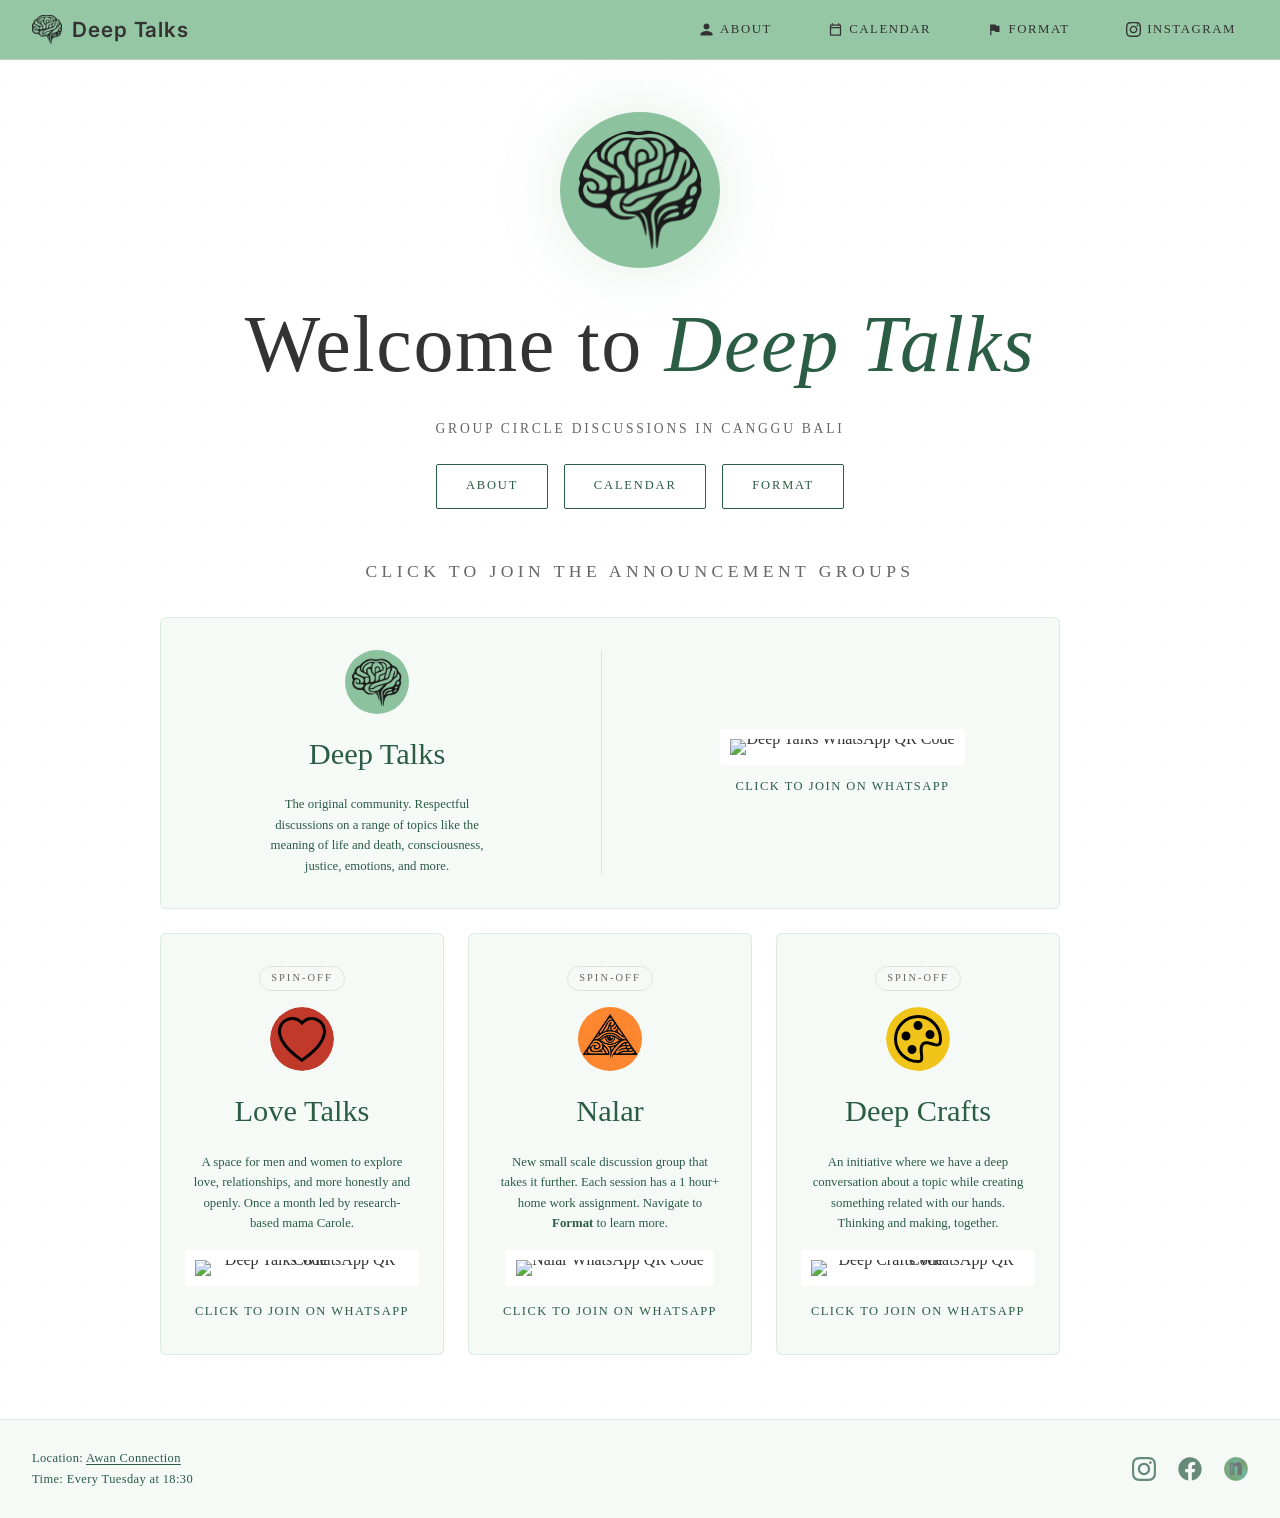
==== commit 1fe83e49: "Add files via upload" ====
--- a/index.html
+++ b/index.html
@@ -56,27 +56,36 @@
       <div class="cards-grid">
 
         <!-- Deep Talks -->
-        <div class="community-card" onclick="window.open('https://chat.whatsapp.com/Gz3tE224rx66BuLqPn1vZv', '_blank')" style="cursor: pointer;">
-          <span class="card-badge">Original</span>
-          <img class="card-logo" src="images/deeptalks-green.webp" alt="Deep Talks logo" />
-          <h2 class="card-title">Deep Talks</h2>
-          <p class="card-desc">The original community. Respectful discussions on a range of topics like the meaning of life and death, consciousness, justice, emotions, and more.</p>
-          <div class="qr-wrapper">
-            <img
-              src="https://api.qrserver.com/v1/create-qr-code/?size=130x130&data=https://chat.whatsapp.com/Gz3tE224rx66BuLqPn1vZv&color=1b3a2d&bgcolor=ffffff"
-              alt="Deep Talks WhatsApp QR Code"
-              width="130" height="130"
-            />
+        <div class="community-card community-card--featured" onclick="window.open('https://chat.whatsapp.com/Gz3tE224rx66BuLqPn1vZv', '_blank')" style="cursor: pointer;">
+          <div class="card-main">
+            <span class="card-badge card-badge--desktop-hidden">Original</span>
+            <img class="card-logo" src="images/deeptalks-green.webp" alt="Deep Talks logo" />
+            <h2 class="card-title">Deep Talks</h2>
+            <p class="card-desc">The original community. Respectful discussions on a range of topics like the meaning of life and death, consciousness, justice, emotions, and more.</p>
           </div>
-          <div class="card-actions">
-            <span>Click to Join on WhatsApp</span>
+          <div class="card-side">
+            <div class="qr-wrapper">
+              <img
+                src="https://api.qrserver.com/v1/create-qr-code/?size=130x130&data=https://chat.whatsapp.com/Gz3tE224rx66BuLqPn1vZv&color=1b3a2d&bgcolor=ffffff"
+                alt="Deep Talks WhatsApp QR Code"
+                width="130" height="130"
+              />
+            </div>
+            <div class="card-actions">
+              <span>Click to Join on WhatsApp</span>
+            </div>
           </div>
         </div>
 
         <!-- Love Talks -->
-        <div class="community-card" onclick="window.location.href='index.html'" style="cursor: pointer;">
+        <div class="community-card" onclick="window.open('https://chat.whatsapp.com/Gz3tE224rx66BuLqPn1vZv', '_blank')" style="cursor: pointer;">
           <span class="card-badge spin-off">Spin-off</span>
-          <img class="card-logo" src="images/lovetalks-logo.webp" alt="Love Talks logo" />
+          <svg class="card-logo" viewBox="0 0 64 64" xmlns="http://www.w3.org/2000/svg">
+            <circle cx="32" cy="32" r="32" fill="#c0392b"/>
+            <g transform="translate(8, 10) scale(3)">
+              <path d="m8 2.748-.717-.737C5.6.281 2.514.878 1.4 3.053c-.523 1.023-.641 2.5.314 4.385.92 1.815 2.834 3.989 6.286 6.357 3.452-2.368 5.365-4.542 6.286-6.357.955-1.885.838-3.362.314-4.385C13.486.878 10.4.281 8.748 2.013zM8 15C-7.333 4.868 3.279-3.04 7.824 1.143q.09.083.176.171a3 3 0 0 1 .176-.17C12.72-3.042 23.333 4.867 8 15" fill="#000"/>
+            </g>
+          </svg>
           <h2 class="card-title">Love Talks</h2>
           <p class="card-desc">A space for men and women to explore love, relationships, and more honestly and openly. Once a month led by research-based mama Carole.</p>
           <div class="qr-wrapper">
@@ -101,6 +110,30 @@
             <img
               src="https://api.qrserver.com/v1/create-qr-code/?size=130x130&data=https://chat.whatsapp.com/J58fpgS46JiBZocS6NkYZw&color=1b3a2d&bgcolor=ffffff"
               alt="Nalar WhatsApp QR Code"
+              width="130" height="130"
+            />
+          </div>
+          <div class="card-actions">
+            <span>Click to Join on WhatsApp</span>
+          </div>
+        </div>
+
+        <!-- Deep Crafts -->
+        <div class="community-card" onclick="window.open('https://chat.whatsapp.com/Gz3tE224rx66BuLqPn1vZv', '_blank')" style="cursor: pointer;">
+          <span class="card-badge spin-off">Spin-off</span>
+          <svg class="card-logo" viewBox="0 0 64 64" xmlns="http://www.w3.org/2000/svg">
+            <circle cx="32" cy="32" r="32" fill="#f0c419"/>
+            <g transform="translate(8, 8) scale(3)">
+              <path d="M8 5a1.5 1.5 0 1 0 0-3 1.5 1.5 0 0 0 0 3m4 3a1.5 1.5 0 1 0 0-3 1.5 1.5 0 0 0 0 3M5.5 7a1.5 1.5 0 1 1-3 0 1.5 1.5 0 0 1 3 0m.5 6a1.5 1.5 0 1 0 0-3 1.5 1.5 0 0 0 0 3" fill="#000"/>
+              <path d="M16 8c0 3.15-1.866 2.585-3.567 2.07C11.42 9.763 10.465 9.473 10 10c-.603.683-.475 1.819-.351 2.92C9.826 14.495 9.996 16 8 16a8 8 0 1 1 8-8m-8 7c.611 0 .654-.171.655-.176.078-.146.124-.464.07-1.119-.014-.168-.037-.37-.061-.591-.052-.464-.112-1.005-.118-1.462-.01-.707.083-1.61.704-2.314.369-.417.845-.578 1.272-.618.404-.038.812.026 1.16.104.343.077.702.186 1.025.284l.028.008c.346.105.658.199.953.266.653.148.904.083.991.024C14.717 9.38 15 9.161 15 8a7 7 0 1 0-7 7" fill="#000"/>
+            </g>
+          </svg>
+          <h2 class="card-title">Deep Crafts</h2>
+          <p class="card-desc">An initiative where we have a deep conversation about a topic while creating something related with our hands. Thinking and making, together.</p>
+          <div class="qr-wrapper">
+            <img
+              src="https://api.qrserver.com/v1/create-qr-code/?size=130x130&data=https://chat.whatsapp.com/Gz3tE224rx66BuLqPn1vZv&color=1b3a2d&bgcolor=ffffff"
+              alt="Deep Crafts WhatsApp QR Code"
               width="130" height="130"
             />
           </div>
--- a/style.css
+++ b/style.css
@@ -274,8 +274,65 @@
 
 .cards-grid {
   display: grid;
-  grid-template-columns: repeat(auto-fit, minmax(260px, 1fr));
+  grid-template-columns: repeat(3, 1fr);
   gap: 1.5rem;
+  max-width: 900px;
+}
+
+.community-card--featured {
+  grid-column: 1 / -1;
+  display: grid !important;
+  grid-template-columns: 1fr 1fr;
+  align-items: center;
+  gap: 0;
+}
+
+.community-card--featured .card-main {
+  display: flex;
+  flex-direction: column;
+  align-items: center;
+  text-align: center;
+  gap: 1rem;
+  padding-right: 2rem;
+  border-right: 1px solid rgba(140, 195, 158, 0.3);
+}
+
+.community-card--featured .card-side {
+  display: flex;
+  flex-direction: column;
+  align-items: center;
+  gap: 0.75rem;
+  padding-left: 2rem;
+}
+
+.card-badge--desktop-hidden {
+  display: none;
+}
+
+@media (max-width: 640px) {
+  .cards-grid {
+    grid-template-columns: 1fr;
+  }
+
+  .community-card--featured {
+    grid-template-columns: 1fr;
+  }
+
+  .community-card--featured .card-main {
+    padding-right: 0;
+    border-right: none;
+    align-items: center;
+    text-align: center;
+  }
+
+  .community-card--featured .card-side {
+    padding-left: 0;
+    align-items: center;
+  }
+
+  .card-badge--desktop-hidden {
+    display: inline-block;
+  }
 }
 
 .community-card {
@@ -315,6 +372,7 @@
   height: 64px;
   border-radius: 50%;
   object-fit: cover;
+  flex-shrink: 0;
 }
 
 .card-badge {
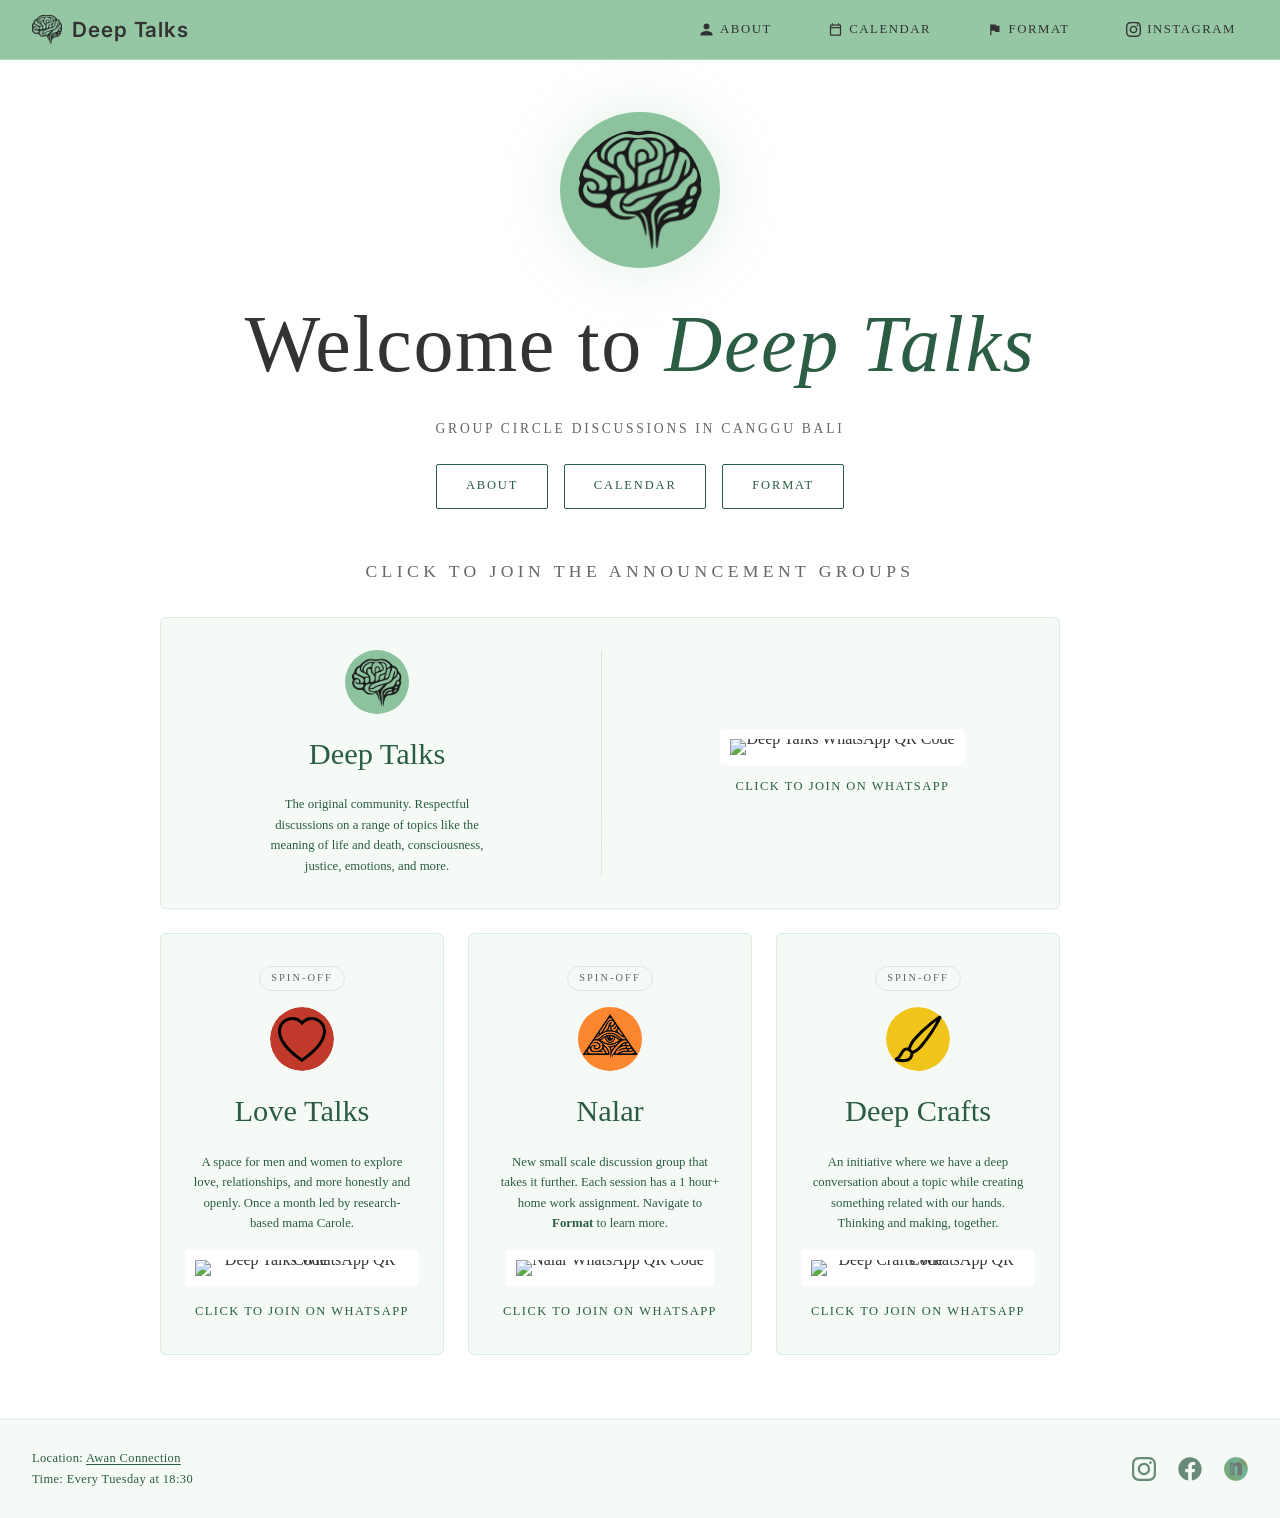
==== commit f5fc93e6: "Add files via upload" ====
--- a/index.html
+++ b/index.html
@@ -124,8 +124,7 @@
           <svg class="card-logo" viewBox="0 0 64 64" xmlns="http://www.w3.org/2000/svg">
             <circle cx="32" cy="32" r="32" fill="#f0c419"/>
             <g transform="translate(8, 8) scale(3)">
-              <path d="M8 5a1.5 1.5 0 1 0 0-3 1.5 1.5 0 0 0 0 3m4 3a1.5 1.5 0 1 0 0-3 1.5 1.5 0 0 0 0 3M5.5 7a1.5 1.5 0 1 1-3 0 1.5 1.5 0 0 1 3 0m.5 6a1.5 1.5 0 1 0 0-3 1.5 1.5 0 0 0 0 3" fill="#000"/>
-              <path d="M16 8c0 3.15-1.866 2.585-3.567 2.07C11.42 9.763 10.465 9.473 10 10c-.603.683-.475 1.819-.351 2.92C9.826 14.495 9.996 16 8 16a8 8 0 1 1 8-8m-8 7c.611 0 .654-.171.655-.176.078-.146.124-.464.07-1.119-.014-.168-.037-.37-.061-.591-.052-.464-.112-1.005-.118-1.462-.01-.707.083-1.61.704-2.314.369-.417.845-.578 1.272-.618.404-.038.812.026 1.16.104.343.077.702.186 1.025.284l.028.008c.346.105.658.199.953.266.653.148.904.083.991.024C14.717 9.38 15 9.161 15 8a7 7 0 1 0-7 7" fill="#000"/>
+              <path d="M15.825.12a.5.5 0 0 1 .132.584c-1.53 3.43-4.743 8.17-7.095 10.64a6.1 6.1 0 0 1-2.373 1.534c-.018.227-.06.538-.16.868-.201.659-.667 1.479-1.708 1.74a8.1 8.1 0 0 1-3.078.132 4 4 0 0 1-.562-.135 1.4 1.4 0 0 1-.466-.247.7.7 0 0 1-.204-.288.62.62 0 0 1 .004-.443c.095-.245.316-.38.461-.452.394-.197.625-.453.867-.826.095-.144.184-.297.287-.472l.117-.198c.151-.255.326-.54.546-.848.528-.739 1.201-.925 1.746-.896q.19.012.348.048c.062-.172.142-.38.238-.608.261-.619.658-1.419 1.187-2.069 2.176-2.67 6.18-6.206 9.117-8.104a.5.5 0 0 1 .596.04M4.705 11.912a1.2 1.2 0 0 0-.419-.1c-.246-.013-.573.05-.879.479-.197.275-.355.532-.5.777l-.105.177c-.106.181-.213.362-.32.528a3.4 3.4 0 0 1-.76.861c.69.112 1.736.111 2.657-.12.559-.139.843-.569.993-1.06a3 3 0 0 0 .126-.75zm1.44.026c.12-.04.277-.1.458-.183a5.1 5.1 0 0 0 1.535-1.1c1.9-1.996 4.412-5.57 6.052-8.631-2.59 1.927-5.566 4.66-7.302 6.792-.442.543-.795 1.243-1.042 1.826-.121.288-.214.54-.275.72v.001l.575.575zm-4.973 3.04.007-.005zm3.582-3.043.002.001h-.002z" fill="#000"/>
             </g>
           </svg>
           <h2 class="card-title">Deep Crafts</h2>
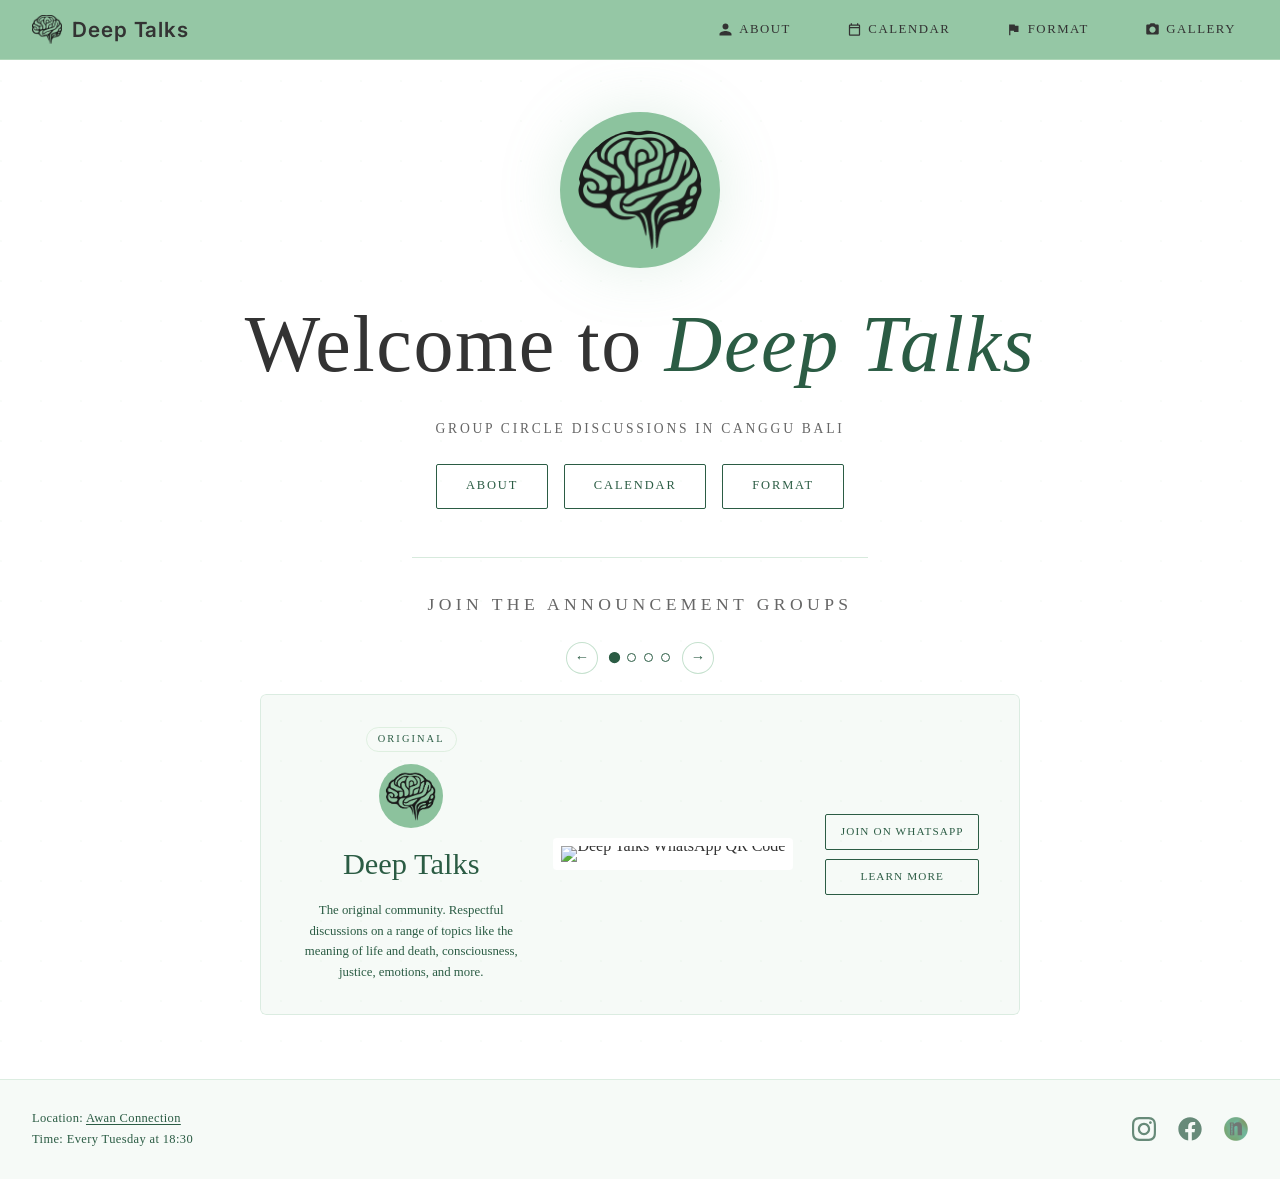
==== commit 8fd79334: "Add files via upload" ====
--- a/index.html
+++ b/index.html
@@ -21,20 +21,7 @@
 </head>
 <body>
 
-  <nav>
-    <a class="nav-brand" href="index.html">
-      <img class="header-logo" src="images/deeptalks-logo.webp" alt="Deep Talks logo" />
-      Deep Talks
-    </a>
-    <input type="checkbox" id="nav-toggle" class="nav-toggle" />
-    <label for="nav-toggle" class="hamburger"><span></span><span></span><span></span></label>
-    <ul class="nav-links">
-      <li><a href="about.html"><svg viewBox="0 0 24 24" xmlns="http://www.w3.org/2000/svg"><path d="M12 12c2.7 0 4.8-2.1 4.8-4.8S14.7 2.4 12 2.4 7.2 4.5 7.2 7.2 9.3 12 12 12zm0 2.4c-3.2 0-9.6 1.6-9.6 4.8v2.4h19.2v-2.4c0-3.2-6.4-4.8-9.6-4.8z"/></svg>About</a></li>
-      <li><a href="calendar.html"><svg viewBox="0 0 24 24" xmlns="http://www.w3.org/2000/svg"><path d="M19 4h-1V2h-2v2H8V2H6v2H5c-1.1 0-2 .9-2 2v14c0 1.1.9 2 2 2h14c1.1 0 2-.9 2-2V6c0-1.1-.9-2-2-2zm0 16H5V10h14v10zm0-12H5V6h14v2z"/></svg>Calendar</a></li>
-      <li><a href="format.html"><svg viewBox="0 0 24 24" xmlns="http://www.w3.org/2000/svg"><path d="M14.4 6L14 4H5v17h2v-7h5.6l.4 2h7V6h-5.6z"/></svg>Format</a></li>
-      <li><a href="https://www.instagram.com/deeptalkscanggu/" target="_blank" rel="noopener"><svg viewBox="0 0 24 24" xmlns="http://www.w3.org/2000/svg"><path d="M12 2.163c3.204 0 3.584.012 4.85.07 3.252.148 4.771 1.691 4.919 4.919.058 1.265.069 1.645.069 4.849 0 3.205-.012 3.584-.069 4.849-.149 3.225-1.664 4.771-4.919 4.919-1.266.058-1.644.07-4.85.07-3.204 0-3.584-.012-4.849-.07-3.26-.149-4.771-1.699-4.919-4.92-.058-1.265-.07-1.644-.07-4.849 0-3.204.013-3.583.07-4.849.149-3.227 1.664-4.771 4.919-4.919 1.266-.057 1.645-.069 4.849-.069zm0-2.163c-3.259 0-3.667.014-4.947.072-4.358.2-6.78 2.618-6.98 6.98-.059 1.281-.073 1.689-.073 4.948 0 3.259.014 3.668.072 4.948.2 4.358 2.618 6.78 6.98 6.98 1.281.058 1.689.072 4.948.072 3.259 0 3.668-.014 4.948-.072 4.354-.2 6.782-2.618 6.979-6.98.059-1.28.073-1.689.073-4.948 0-3.259-.014-3.667-.072-4.947-.196-4.354-2.617-6.78-6.979-6.98-1.281-.059-1.69-.073-4.949-.073zm0 5.838c-3.403 0-6.162 2.759-6.162 6.162s2.759 6.163 6.162 6.163 6.162-2.759 6.162-6.163c0-3.403-2.759-6.162-6.162-6.162zm0 10.162c-2.209 0-4-1.79-4-4 0-2.209 1.791-4 4-4s4 1.791 4 4c0 2.21-1.791 4-4 4zm6.406-11.845c-.796 0-1.441.645-1.441 1.44s.645 1.44 1.441 1.44c.795 0 1.439-.645 1.439-1.44s-.644-1.44-1.439-1.44z"/></svg>Instagram</a></li>
-    </ul>
-  </nav>
+  <nav id="nav-root"></nav>
 
   <section class="hero">
 
@@ -51,118 +38,195 @@
 
     <!-- Communities -->
     <div class="communities">
-      <p class="communities-title">Click To Join the Announcement Groups</p>
-
-      <div class="cards-grid">
-
-        <!-- Deep Talks -->
-        <div class="community-card community-card--featured" onclick="window.open('https://chat.whatsapp.com/Gz3tE224rx66BuLqPn1vZv', '_blank')" style="cursor: pointer;">
-          <div class="card-main">
-            <span class="card-badge card-badge--desktop-hidden">Original</span>
-            <img class="card-logo" src="images/deeptalks-green.webp" alt="Deep Talks logo" />
-            <h2 class="card-title">Deep Talks</h2>
-            <p class="card-desc">The original community. Respectful discussions on a range of topics like the meaning of life and death, consciousness, justice, emotions, and more.</p>
+      <hr class="communities-divider" />
+      <p class="communities-title">Join the Announcement Groups</p>
+
+      <div class="carousel">
+        <!-- Nav: arrows + dots in one row -->
+        <div class="carousel-nav">
+          <button class="carousel-arrow carousel-arrow--prev" aria-label="Previous">&#8592;</button>
+          <div class="carousel-dots">
+            <button class="carousel-dot active" data-index="0" aria-label="Deep Talks"></button>
+            <button class="carousel-dot" data-index="1" aria-label="Love Talks"></button>
+            <button class="carousel-dot" data-index="2" aria-label="Nalar"></button>
+            <button class="carousel-dot" data-index="3" aria-label="Deep Crafts"></button>
           </div>
-          <div class="card-side">
-            <div class="qr-wrapper">
-              <img
-                src="https://api.qrserver.com/v1/create-qr-code/?size=130x130&data=https://chat.whatsapp.com/Gz3tE224rx66BuLqPn1vZv&color=1b3a2d&bgcolor=ffffff"
-                alt="Deep Talks WhatsApp QR Code"
-                width="130" height="130"
-              />
-            </div>
-            <div class="card-actions">
-              <span>Click to Join on WhatsApp</span>
-            </div>
-          </div>
+          <button class="carousel-arrow carousel-arrow--next" aria-label="Next">&#8594;</button>
         </div>
 
-        <!-- Love Talks -->
-        <div class="community-card" onclick="window.open('https://chat.whatsapp.com/Gz3tE224rx66BuLqPn1vZv', '_blank')" style="cursor: pointer;">
-          <span class="card-badge spin-off">Spin-off</span>
-          <svg class="card-logo" viewBox="0 0 64 64" xmlns="http://www.w3.org/2000/svg">
-            <circle cx="32" cy="32" r="32" fill="#c0392b"/>
-            <g transform="translate(8, 10) scale(3)">
-              <path d="m8 2.748-.717-.737C5.6.281 2.514.878 1.4 3.053c-.523 1.023-.641 2.5.314 4.385.92 1.815 2.834 3.989 6.286 6.357 3.452-2.368 5.365-4.542 6.286-6.357.955-1.885.838-3.362.314-4.385C13.486.878 10.4.281 8.748 2.013zM8 15C-7.333 4.868 3.279-3.04 7.824 1.143q.09.083.176.171a3 3 0 0 1 .176-.17C12.72-3.042 23.333 4.867 8 15" fill="#000"/>
-            </g>
-          </svg>
-          <h2 class="card-title">Love Talks</h2>
-          <p class="card-desc">A space for men and women to explore love, relationships, and more honestly and openly. Once a month led by research-based mama Carole.</p>
-          <div class="qr-wrapper">
-            <img
-              src="https://api.qrserver.com/v1/create-qr-code/?size=130x130&data=https://chat.whatsapp.com/Gz3tE224rx66BuLqPn1vZv&color=1b3a2d&bgcolor=ffffff"
-              alt="Deep Talks WhatsApp QR Code"
-              width="130" height="130"
-            />
-          </div>
-          <div class="card-actions">
-            <span>Click to Join on WhatsApp</span>
-          </div>
-        </div>
-
-        <!-- Nalar -->
-        <div class="community-card" onclick="window.open('https://chat.whatsapp.com/J58fpgS46JiBZocS6NkYZw', '_blank')" style="cursor: pointer;">
-          <span class="card-badge spin-off">Spin-off</span>
-          <img class="card-logo" src="images/nalar-logo.webp" alt="Nalar logo" />
-          <h2 class="card-title">Nalar</h2>
-          <p class="card-desc">New small scale discussion group that takes it further. Each session has a 1 hour+ home work assignment. Navigate to <strong>Format</strong> to learn more.</p>
-          <div class="qr-wrapper">
-            <img
-              src="https://api.qrserver.com/v1/create-qr-code/?size=130x130&data=https://chat.whatsapp.com/J58fpgS46JiBZocS6NkYZw&color=1b3a2d&bgcolor=ffffff"
-              alt="Nalar WhatsApp QR Code"
-              width="130" height="130"
-            />
-          </div>
-          <div class="card-actions">
-            <span>Click to Join on WhatsApp</span>
-          </div>
-        </div>
-
-        <!-- Deep Crafts -->
-        <div class="community-card" onclick="window.open('https://chat.whatsapp.com/Gz3tE224rx66BuLqPn1vZv', '_blank')" style="cursor: pointer;">
-          <span class="card-badge spin-off">Spin-off</span>
-          <svg class="card-logo" viewBox="0 0 64 64" xmlns="http://www.w3.org/2000/svg">
-            <circle cx="32" cy="32" r="32" fill="#f0c419"/>
-            <g transform="translate(8, 8) scale(3)">
-              <path d="M15.825.12a.5.5 0 0 1 .132.584c-1.53 3.43-4.743 8.17-7.095 10.64a6.1 6.1 0 0 1-2.373 1.534c-.018.227-.06.538-.16.868-.201.659-.667 1.479-1.708 1.74a8.1 8.1 0 0 1-3.078.132 4 4 0 0 1-.562-.135 1.4 1.4 0 0 1-.466-.247.7.7 0 0 1-.204-.288.62.62 0 0 1 .004-.443c.095-.245.316-.38.461-.452.394-.197.625-.453.867-.826.095-.144.184-.297.287-.472l.117-.198c.151-.255.326-.54.546-.848.528-.739 1.201-.925 1.746-.896q.19.012.348.048c.062-.172.142-.38.238-.608.261-.619.658-1.419 1.187-2.069 2.176-2.67 6.18-6.206 9.117-8.104a.5.5 0 0 1 .596.04M4.705 11.912a1.2 1.2 0 0 0-.419-.1c-.246-.013-.573.05-.879.479-.197.275-.355.532-.5.777l-.105.177c-.106.181-.213.362-.32.528a3.4 3.4 0 0 1-.76.861c.69.112 1.736.111 2.657-.12.559-.139.843-.569.993-1.06a3 3 0 0 0 .126-.75zm1.44.026c.12-.04.277-.1.458-.183a5.1 5.1 0 0 0 1.535-1.1c1.9-1.996 4.412-5.57 6.052-8.631-2.59 1.927-5.566 4.66-7.302 6.792-.442.543-.795 1.243-1.042 1.826-.121.288-.214.54-.275.72v.001l.575.575zm-4.973 3.04.007-.005zm3.582-3.043.002.001h-.002z" fill="#000"/>
-            </g>
-          </svg>
-          <h2 class="card-title">Deep Crafts</h2>
-          <p class="card-desc">An initiative where we have a deep conversation about a topic while creating something related with our hands. Thinking and making, together.</p>
-          <div class="qr-wrapper">
-            <img
-              src="https://api.qrserver.com/v1/create-qr-code/?size=130x130&data=https://chat.whatsapp.com/Gz3tE224rx66BuLqPn1vZv&color=1b3a2d&bgcolor=ffffff"
-              alt="Deep Crafts WhatsApp QR Code"
-              width="130" height="130"
-            />
-          </div>
-          <div class="card-actions">
-            <span>Click to Join on WhatsApp</span>
-          </div>
-        </div>
-
-      </div>
-    </div>
+        <div class="carousel-viewport">
+            <div class="carousel-track">
+
+              <!-- Deep Talks -->
+              <div class="community-card">
+                <div class="card-info">
+                  <span class="card-badge">Original</span>
+                  <img class="card-logo" src="images/deeptalks-green.webp" alt="Deep Talks logo" />
+                  <h2 class="card-title">Deep Talks</h2>
+                  <p class="card-desc">The original community. Respectful discussions on a range of topics like the meaning of life and death, consciousness, justice, emotions, and more.</p>
+                </div>
+                <div class="card-join">
+                  <div class="qr-wrapper">
+                    <img data-wa-group="deeptalks" alt="Deep Talks WhatsApp QR Code" width="90" height="90" />
+                  </div>
+                  <div class="card-actions">
+                    <a class="btn-outline" data-wa-group="deeptalks" target="_blank" rel="noopener">Join on WhatsApp</a>
+                    <a class="btn-outline" href="format.html#deeptalks">Learn More</a>
+                  </div>
+                </div>
+              </div>
+
+              <!-- Love Talks -->
+              <div class="community-card">
+                <div class="card-info">
+                  <span class="card-badge spin-off">Spin-off</span>
+                  <svg class="card-logo" viewBox="0 0 64 64" xmlns="http://www.w3.org/2000/svg">
+                    <circle cx="32" cy="32" r="32" fill="#c0392b"/>
+                    <g transform="translate(8, 10) scale(3)">
+                      <path d="m8 2.748-.717-.737C5.6.281 2.514.878 1.4 3.053c-.523 1.023-.641 2.5.314 4.385.92 1.815 2.834 3.989 6.286 6.357 3.452-2.368 5.365-4.542 6.286-6.357.955-1.885.838-3.362.314-4.385C13.486.878 10.4.281 8.748 2.013zM8 15C-7.333 4.868 3.279-3.04 7.824 1.143q.09.083.176.171a3 3 0 0 1 .176-.17C12.72-3.042 23.333 4.867 8 15" fill="#000"/>
+                    </g>
+                  </svg>
+                  <h2 class="card-title">Love Talks</h2>
+                  <p class="card-desc">A space for men and women to explore love, relationships, and more honestly and openly. Once a month led by research-based mama Carole.</p>
+                </div>
+                <div class="card-join">
+                  <div class="qr-wrapper">
+                    <img data-wa-group="lovetalks" alt="Love Talks WhatsApp QR Code" width="90" height="90" />
+                  </div>
+                  <div class="card-actions">
+                    <a class="btn-outline" data-wa-group="lovetalks" target="_blank" rel="noopener">Join on WhatsApp</a>
+                    <a class="btn-outline" href="format.html#lovetalks">Learn More</a>
+                  </div>
+                </div>
+              </div>
+
+              <!-- Nalar -->
+              <div class="community-card">
+                <div class="card-info">
+                  <span class="card-badge spin-off">Spin-off</span>
+                  <img class="card-logo" src="images/nalar-logo.webp" alt="Nalar logo" />
+                  <h2 class="card-title">Nalar</h2>
+                  <p class="card-desc">Small-scale discussion group that goes further. Each session is built around shared material everyone engages with beforehand.</p>
+                </div>
+                <div class="card-join">
+                  <div class="qr-wrapper">
+                    <img data-wa-group="nalar" alt="Nalar WhatsApp QR Code" width="90" height="90" />
+                  </div>
+                  <div class="card-actions">
+                    <a class="btn-outline" data-wa-group="nalar" target="_blank" rel="noopener">Join on WhatsApp</a>
+                    <a class="btn-outline" href="format.html#nalar">Learn More</a>
+                  </div>
+                </div>
+              </div>
+
+              <!-- Deep Crafts -->
+              <div class="community-card">
+                <div class="card-info">
+                  <span class="card-badge spin-off">Spin-off</span>
+                  <svg class="card-logo" viewBox="0 0 64 64" xmlns="http://www.w3.org/2000/svg">
+                    <circle cx="32" cy="32" r="32" fill="#f0c419"/>
+                    <g transform="translate(8, 8) scale(3)">
+                      <path d="M15.825.12a.5.5 0 0 1 .132.584c-1.53 3.43-4.743 8.17-7.095 10.64a6.1 6.1 0 0 1-2.373 1.534c-.018.227-.06.538-.16.868-.201.659-.667 1.479-1.708 1.74a8.1 8.1 0 0 1-3.078.132 4 4 0 0 1-.562-.135 1.4 1.4 0 0 1-.466-.247.7.7 0 0 1-.204-.288.62.62 0 0 1 .004-.443c.095-.245.316-.38.461-.452.394-.197.625-.453.867-.826.095-.144.184-.297.287-.472l.117-.198c.151-.255.326-.54.546-.848.528-.739 1.201-.925 1.746-.896q.19.012.348.048c.062-.172.142-.38.238-.608.261-.619.658-1.419 1.187-2.069 2.176-2.67 6.18-6.206 9.117-8.104a.5.5 0 0 1 .596.04M4.705 11.912a1.2 1.2 0 0 0-.419-.1c-.246-.013-.573.05-.879.479-.197.275-.355.532-.5.777l-.105.177c-.106.181-.213.362-.32.528a3.4 3.4 0 0 1-.76.861c.69.112 1.736.111 2.657-.12.559-.139.843-.569.993-1.06a3 3 0 0 0 .126-.75zm1.44.026c.12-.04.277-.1.458-.183a5.1 5.1 0 0 0 1.535-1.1c1.9-1.996 4.412-5.57 6.052-8.631-2.59 1.927-5.566 4.66-7.302 6.792-.442.543-.795 1.243-1.042 1.826-.121.288-.214.54-.275.72v.001l.575.575zm-4.973 3.04.007-.005zm3.582-3.043.002.001h-.002z" fill="#000"/>
+                    </g>
+                  </svg>
+                  <h2 class="card-title">Deep Crafts</h2>
+                  <p class="card-desc">An initiative where we have a deep conversation about a topic while creating something related with our hands. Thinking and making, together.</p>
+                </div>
+                <div class="card-join">
+                  <div class="qr-wrapper">
+                    <img data-wa-group="deepcrafts" alt="Deep Crafts WhatsApp QR Code" width="90" height="90" />
+                  </div>
+                  <div class="card-actions">
+                    <a class="btn-outline" data-wa-group="deepcrafts" target="_blank" rel="noopener">Join on WhatsApp</a>
+                    <a class="btn-outline" href="format.html#deepcrafts">Learn More</a>
+                  </div>
+                </div>
+              </div>
+
+            </div><!-- /.carousel-track -->
+          </div><!-- /.carousel-viewport -->
+      </div><!-- /.carousel -->
+    </div><!-- /.communities -->
 
   </section>
 
-  <footer>
-    <div class="footer-info">
-      <div>Location: <a href="https://maps.app.goo.gl/g7SFhJDFu26mUhKx5" target="_blank" rel="noopener">Awan Connection</a></div>
-      <div>Time: Every Tuesday at 18:30</div>
-    </div>
-            <div class="footer-icons">
-      <a class="footer-icon-link" href="https://www.instagram.com/deeptalkscanggu?igsh=MWF2MzBmNmhxN2dwZw==" target="_blank" rel="noopener" title="Instagram">
-        <svg viewBox="0 0 24 24" xmlns="http://www.w3.org/2000/svg"><path d="M12 2.163c3.204 0 3.584.012 4.85.07 3.252.148 4.771 1.691 4.919 4.919.058 1.265.069 1.645.069 4.849 0 3.205-.012 3.584-.069 4.849-.149 3.225-1.664 4.771-4.919 4.919-1.266.058-1.644.07-4.85.07-3.204 0-3.584-.012-4.849-.07-3.26-.149-4.771-1.699-4.919-4.92-.058-1.265-.07-1.644-.07-4.849 0-3.204.013-3.583.07-4.849.149-3.227 1.664-4.771 4.919-4.919 1.266-.057 1.645-.069 4.849-.069zm0-2.163c-3.259 0-3.667.014-4.947.072-4.358.2-6.78 2.618-6.98 6.98-.059 1.281-.073 1.689-.073 4.948 0 3.259.014 3.668.072 4.948.2 4.358 2.618 6.78 6.98 6.98 1.281.058 1.689.072 4.948.072 3.259 0 3.668-.014 4.948-.072 4.354-.2 6.782-2.618 6.979-6.98.059-1.28.073-1.689.073-4.948 0-3.259-.014-3.667-.072-4.947-.196-4.354-2.617-6.78-6.979-6.98-1.281-.059-1.69-.073-4.949-.073zm0 5.838c-3.403 0-6.162 2.759-6.162 6.162s2.759 6.163 6.162 6.163 6.162-2.759 6.162-6.163c0-3.403-2.759-6.162-6.162-6.162zm0 10.162c-2.209 0-4-1.79-4-4 0-2.209 1.791-4 4-4s4 1.791 4 4c0 2.21-1.791 4-4 4zm6.406-11.845c-.796 0-1.441.645-1.441 1.44s.645 1.44 1.441 1.44c.795 0 1.439-.645 1.439-1.44s-.644-1.44-1.439-1.44z"/></svg>
-      </a>
-      <a class="footer-icon-link footer-icon-fb" href="https://www.facebook.com/share/17qoDQmfqJ/" target="_blank" rel="noopener" title="Facebook">
-        <svg viewBox="0 0 24 24" xmlns="http://www.w3.org/2000/svg"><path d="M22 12c0-5.522-4.477-10-10-10S2 6.478 2 12c0 4.991 3.657 9.128 8.438 9.878v-6.987H7.898V12h2.54V9.797c0-2.506 1.492-3.89 3.777-3.89 1.094 0 2.238.195 2.238.195v2.46h-1.26c-1.243 0-1.63.771-1.63 1.562V12h2.773l-.443 2.89h-2.33v6.988C18.343 21.128 22 16.991 22 12z"/></svg>
-      </a>
-      <a class="footer-icon-link" href="https://nomeo.io/@awanconnection" target="_blank" rel="noopener" title="Nomeo">
-        <img src="images/nomeo.webp" alt="Nomeo" style="width:24px;height:24px;object-fit:contain;" />
-      </a>
-    </div>
-  </footer>
+  <script src="js/components.js"></script>
+  <script src="js/links.js"></script>
+  <script>
+    (function () {
+      var track = document.querySelector('.carousel-track');
+      var viewport = document.querySelector('.carousel-viewport');
+      var slides = track.querySelectorAll('.community-card');
+      var dots = document.querySelectorAll('.carousel-dot');
+      var prevBtn = document.querySelector('.carousel-arrow--prev');
+      var nextBtn = document.querySelector('.carousel-arrow--next');
+      var current = 0;
+      var dragStartX = 0;
+      var dragDelta = 0;
+      var isDragging = false;
+
+      function goTo(index) {
+        current = (index + slides.length) % slides.length;
+        track.style.transform = 'translateX(-' + (current * 100) + '%)';
+        dots.forEach(function (d, i) {
+          d.classList.toggle('active', i === current);
+        });
+      }
+
+      // Buttons + dots
+      prevBtn.addEventListener('click', function () { goTo(current - 1); });
+      nextBtn.addEventListener('click', function () { goTo(current + 1); });
+      dots.forEach(function (dot, i) {
+        dot.addEventListener('click', function () { goTo(i); });
+      });
+
+      // Keyboard arrow keys (only when carousel is in view / focused nearby)
+      document.addEventListener('keydown', function (e) {
+        var r = viewport.getBoundingClientRect();
+        var inView = r.top < window.innerHeight && r.bottom > 0;
+        if (!inView) return;
+        if (e.key === 'ArrowLeft')  { e.preventDefault(); goTo(current - 1); }
+        if (e.key === 'ArrowRight') { e.preventDefault(); goTo(current + 1); }
+      });
+
+      // Touch swipe
+      track.addEventListener('touchstart', function (e) {
+        dragStartX = e.touches[0].clientX;
+        isDragging = true;
+      }, { passive: true });
+
+      track.addEventListener('touchend', function (e) {
+        if (!isDragging) return;
+        var diff = dragStartX - e.changedTouches[0].clientX;
+        if (Math.abs(diff) > 40) goTo(current + (diff > 0 ? 1 : -1));
+        isDragging = false;
+      });
+
+      // Mouse drag
+      track.addEventListener('mousedown', function (e) {
+        dragStartX = e.clientX;
+        dragDelta = 0;
+        isDragging = true;
+        track.style.cursor = 'grabbing';
+        e.preventDefault();
+      });
+
+      document.addEventListener('mousemove', function (e) {
+        if (!isDragging) return;
+        dragDelta = dragStartX - e.clientX;
+      });
+
+      document.addEventListener('mouseup', function () {
+        if (!isDragging) return;
+        if (Math.abs(dragDelta) > 40) goTo(current + (dragDelta > 0 ? 1 : -1));
+        isDragging = false;
+        dragDelta = 0;
+        track.style.cursor = 'grab';
+      });
+    })();
+  </script>
+
+  <footer id="footer-root"></footer>
 
 </body>
 </html>
--- a/style.css
+++ b/style.css
@@ -88,7 +88,8 @@
   transition: fill 0.25s;
 }
 
-.nav-links a:hover {
+.nav-links a:hover,
+.nav-links a.nav-active {
   color: white;
   background: var(--green-dark);
 }
@@ -256,9 +257,16 @@
 /* ── COMMUNITY CARDS ── */
 .communities {
   width: 100%;
-  max-width: 960px;
+  max-width: 760px;
   margin: 0 auto;
   animation: fadeUp 0.9s 0.5s ease both;
+}
+
+.communities-divider {
+  border: none;
+  border-top: 1px solid rgba(140, 195, 158, 0.35);
+  margin: 0 auto 2rem;
+  width: 60%;
 }
 
 .communities-title {
@@ -269,83 +277,96 @@
   text-transform: uppercase;
   color: var(--grey-mid);
   text-align: center;
-  margin-bottom: 2rem;
-}
-
-.cards-grid {
-  display: grid;
-  grid-template-columns: repeat(3, 1fr);
-  gap: 1.5rem;
-  max-width: 900px;
-}
-
-.community-card--featured {
-  grid-column: 1 / -1;
-  display: grid !important;
-  grid-template-columns: 1fr 1fr;
-  align-items: center;
-  gap: 0;
-}
-
-.community-card--featured .card-main {
-  display: flex;
-  flex-direction: column;
-  align-items: center;
-  text-align: center;
-  gap: 1rem;
-  padding-right: 2rem;
-  border-right: 1px solid rgba(140, 195, 158, 0.3);
-}
-
-.community-card--featured .card-side {
-  display: flex;
-  flex-direction: column;
-  align-items: center;
+  margin-bottom: 1.5rem;
+}
+
+/* ── CAROUSEL ── */
+.carousel {
+  position: relative;
+}
+
+/* Arrows + dots in a single centred row */
+.carousel-nav {
+  display: flex;
+  align-items: center;
+  justify-content: center;
   gap: 0.75rem;
-  padding-left: 2rem;
-}
-
-.card-badge--desktop-hidden {
-  display: none;
-}
-
-@media (max-width: 640px) {
-  .cards-grid {
-    grid-template-columns: 1fr;
-  }
-
-  .community-card--featured {
-    grid-template-columns: 1fr;
-  }
-
-  .community-card--featured .card-main {
-    padding-right: 0;
-    border-right: none;
-    align-items: center;
-    text-align: center;
-  }
-
-  .community-card--featured .card-side {
-    padding-left: 0;
-    align-items: center;
-  }
-
-  .card-badge--desktop-hidden {
-    display: inline-block;
-  }
-}
-
+  margin-bottom: 1.25rem;
+}
+
+.carousel-dots {
+  display: flex;
+  align-items: center;
+  gap: 0.5rem;
+}
+
+.carousel-dot {
+  width: 9px;
+  height: 9px;
+  border-radius: 50%;
+  border: 1.5px solid var(--green-dark);
+  background: transparent;
+  cursor: pointer;
+  transition: background 0.2s, transform 0.2s;
+  padding: 0;
+}
+
+.carousel-dot.active {
+  background: var(--green-dark);
+  transform: scale(1.25);
+}
+
+.carousel-viewport {
+  overflow: hidden;
+  border-radius: 6px;
+}
+
+.carousel-track {
+  display: flex;
+  transition: transform 0.38s cubic-bezier(0.4, 0, 0.2, 1);
+  cursor: grab;
+  user-select: none;
+}
+
+.carousel-track .community-card {
+  flex: 0 0 100%;
+  min-width: 0;
+  border-radius: 6px;
+}
+
+.carousel-arrow {
+  flex-shrink: 0;
+  background: white;
+  border: 1px solid rgba(140, 195, 158, 0.5);
+  border-radius: 50%;
+  width: 32px;
+  height: 32px;
+  display: flex;
+  align-items: center;
+  justify-content: center;
+  cursor: pointer;
+  color: var(--green-dark);
+  font-size: 0.9rem;
+  transition: background 0.2s, border-color 0.2s, color 0.2s;
+  line-height: 1;
+}
+
+.carousel-arrow:hover {
+  background: var(--green-dark);
+  color: white;
+  border-color: var(--green-dark);
+}
+
+/* ── COMMUNITY CARD ── */
 .community-card {
   background: rgba(140, 195, 158, 0.08);
   border: 1px solid rgba(140, 195, 158, 0.25);
-  border-radius: 6px;
-  padding: 2rem 1.5rem;
+  padding: 1.75rem 1.5rem;
   display: flex;
   flex-direction: column;
   align-items: center;
+  gap: 1.25rem;
   text-align: center;
-  gap: 1rem;
-  transition: border-color 0.3s, background 0.3s, transform 0.3s;
   position: relative;
   overflow: hidden;
 }
@@ -357,15 +378,18 @@
   background: linear-gradient(135deg, rgba(200,230,201,0.1) 0%, transparent 60%);
   opacity: 0;
   transition: opacity 0.3s;
-}
-
-.community-card:hover {
-  border-color: rgba(200,230,201,0.8);
-  background: rgba(255,255,255,0.9);
-  transform: translateY(-4px);
+  pointer-events: none;
 }
 
 .community-card:hover::before { opacity: 1; }
+
+/* Card info — logo + title + desc, always centered */
+.card-info {
+  display: flex;
+  flex-direction: column;
+  align-items: center;
+  gap: 0.75rem;
+}
 
 .card-logo {
   width: 64px;
@@ -398,43 +422,24 @@
   font-size: 0.8rem;
   color: var(--green-dark);
   line-height: 1.6;
-  max-width: 220px;
+  max-width: 380px;
+}
+
+/* QR + buttons: stacked vertically, centred */
+.card-join {
+  display: flex;
+  flex-direction: column;
+  align-items: center;
+  gap: 0.75rem;
 }
 
 .qr-wrapper {
   background: white;
-  padding: 10px;
+  padding: 8px;
   border-radius: 4px;
   display: inline-block;
   line-height: 0;
-}
-
-.qr-placeholder {
-  width: 130px;
-  height: 130px;
-  background: linear-gradient(135deg, var(--grey-light), var(--cream));
-  border: 1px dashed rgba(200,230,201,0.5);
-  border-radius: 4px;
-  display: flex;
-  align-items: center;
-  justify-content: center;
-  font-size: 0.7rem;
-  color: var(--grey-mid);
-  letter-spacing: 0.05em;
-}
-
-.card-read-link {
-  color: var(--green-dark);
-  text-decoration: underline;
-  text-underline-offset: 3px;
-  border-radius: 3px;
-  padding: 0.1rem 0.25rem;
-  transition: background 0.2s, color 0.2s;
-}
-.card-read-link:hover {
-  background: var(--green-dark);
-  color: white;
-  text-decoration: none;
+  flex-shrink: 0;
 }
 
 .card-actions {
@@ -442,16 +447,46 @@
   flex-direction: column;
   gap: 0.6rem;
   width: 100%;
-}
-
-.card-actions span {
-  color: var(--green-dark);
-  font-family: 'Times New Roman', serif;
-  font-size: 0.78rem;
-  font-weight: 500;
-  letter-spacing: 0.12em;
-  text-transform: uppercase;
+  max-width: 200px;
+}
+
+.card-actions .btn-outline {
+  font-size: 0.7rem;
+  padding: 0.5rem 0.9rem;
+  letter-spacing: 0.1em;
   text-align: center;
+  width: 100%;
+}
+
+/* Desktop: 3-column grid — info | qr | buttons */
+@media (min-width: 641px) {
+  .community-card {
+    display: grid;
+    grid-template-columns: 1fr auto auto;
+    gap: 2rem;
+    align-items: center;
+    text-align: center;
+    padding: 2rem 2.5rem;
+  }
+
+  /* info column: all content centred */
+  .card-info {
+    align-items: center;
+    text-align: center;
+  }
+
+  .card-desc {
+    max-width: none;
+  }
+
+  /* display:contents splits qr-wrapper and card-actions into separate grid columns */
+  .card-join {
+    display: contents;
+  }
+
+  .card-actions {
+    max-width: 160px;
+  }
 }
 
 /* ── INNER PAGE HERO ── */
@@ -657,6 +692,13 @@
   color: var(--green-dark);
   white-space: nowrap;
   letter-spacing: 0.08em;
+}
+
+/* ── SCROLL OFFSET (fixed nav compensation) ── */
+.format-section,
+.about-section,
+.about-divider {
+  scroll-margin-top: 76px;
 }
 
 /* ── ANIMATIONS ── */
